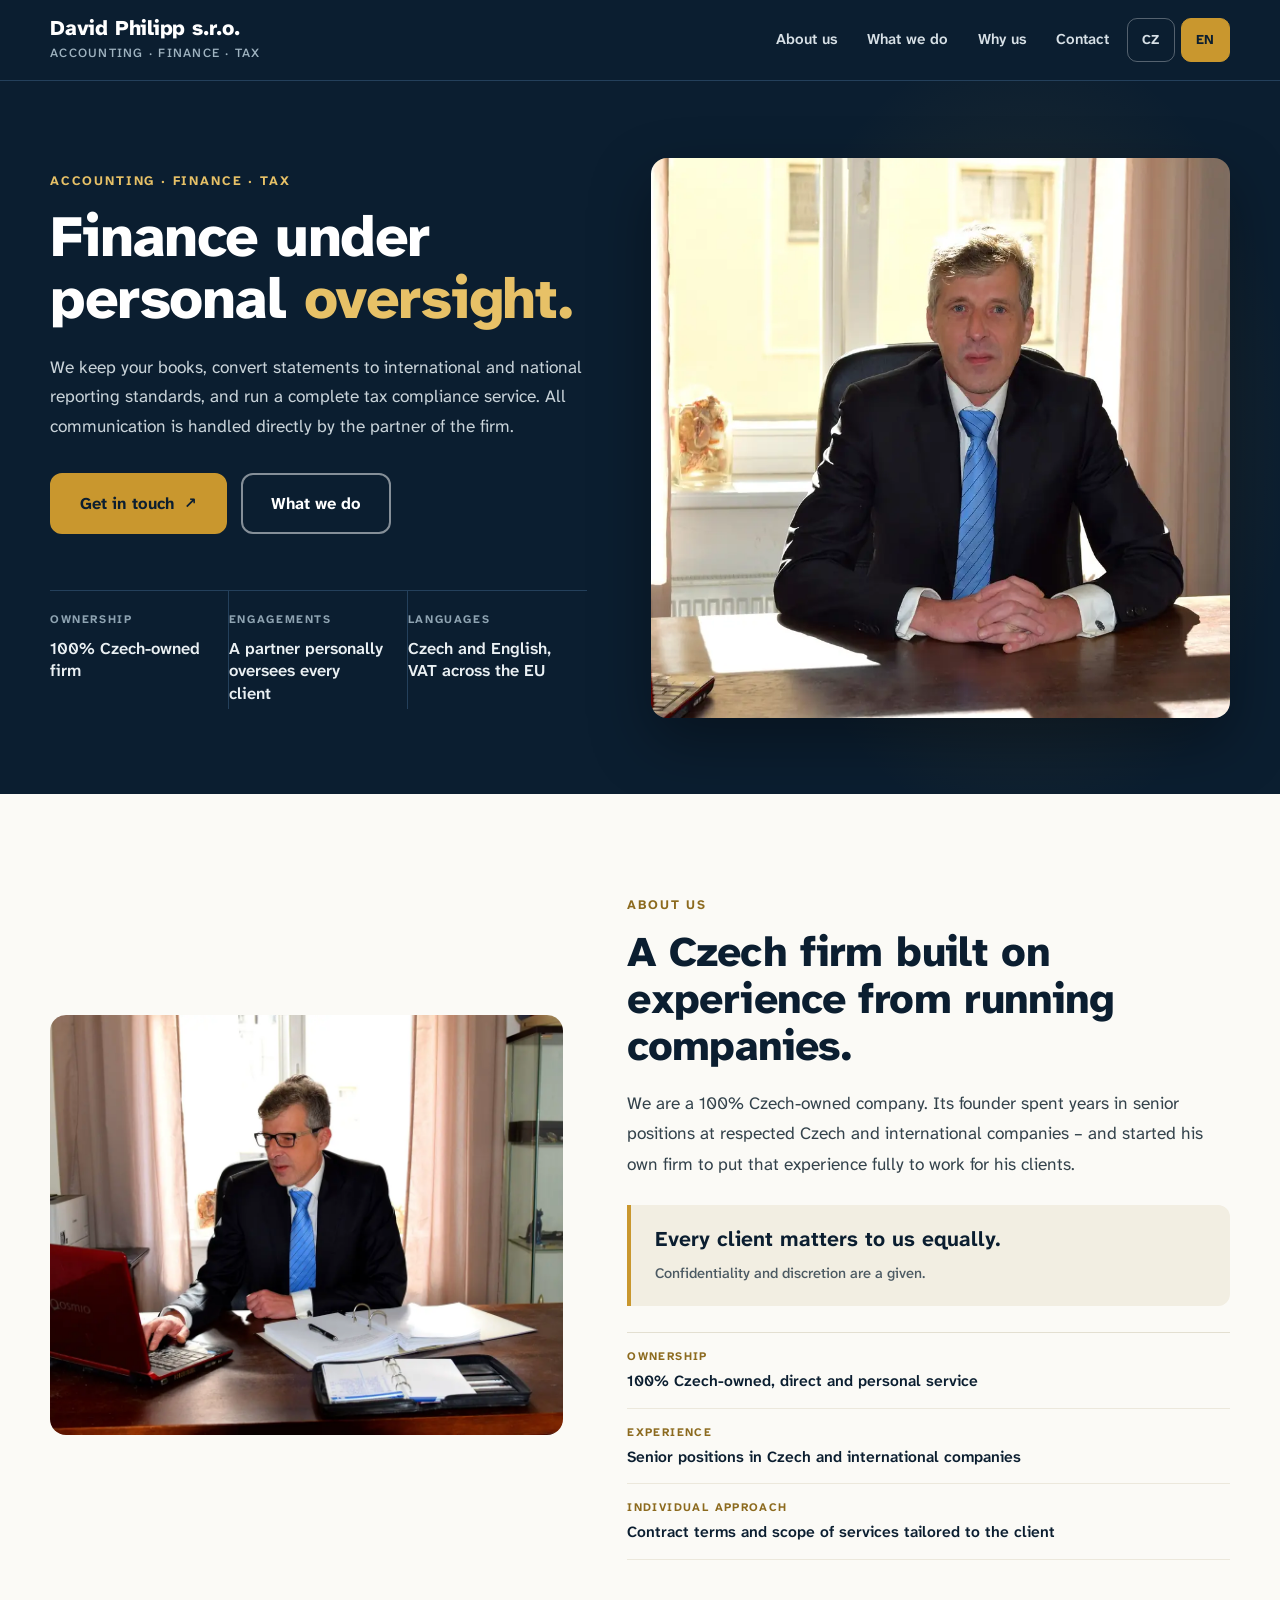
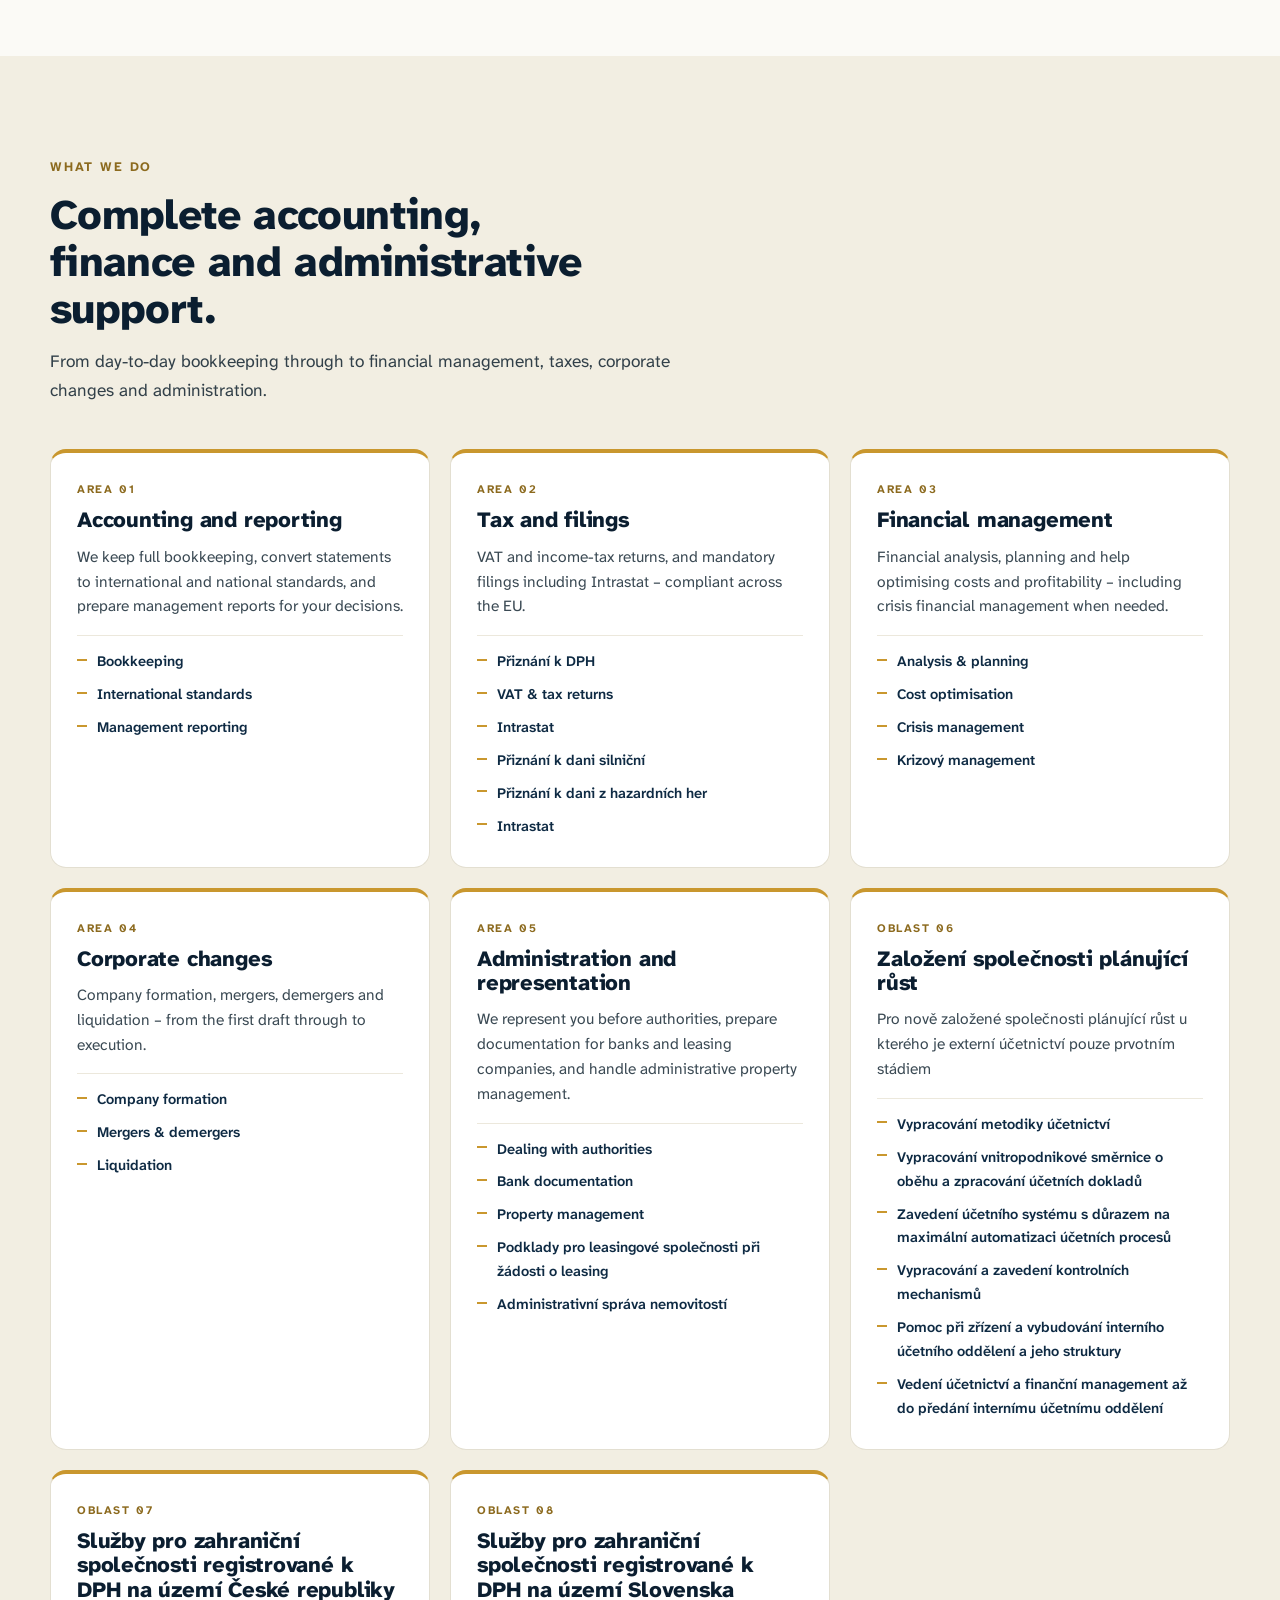
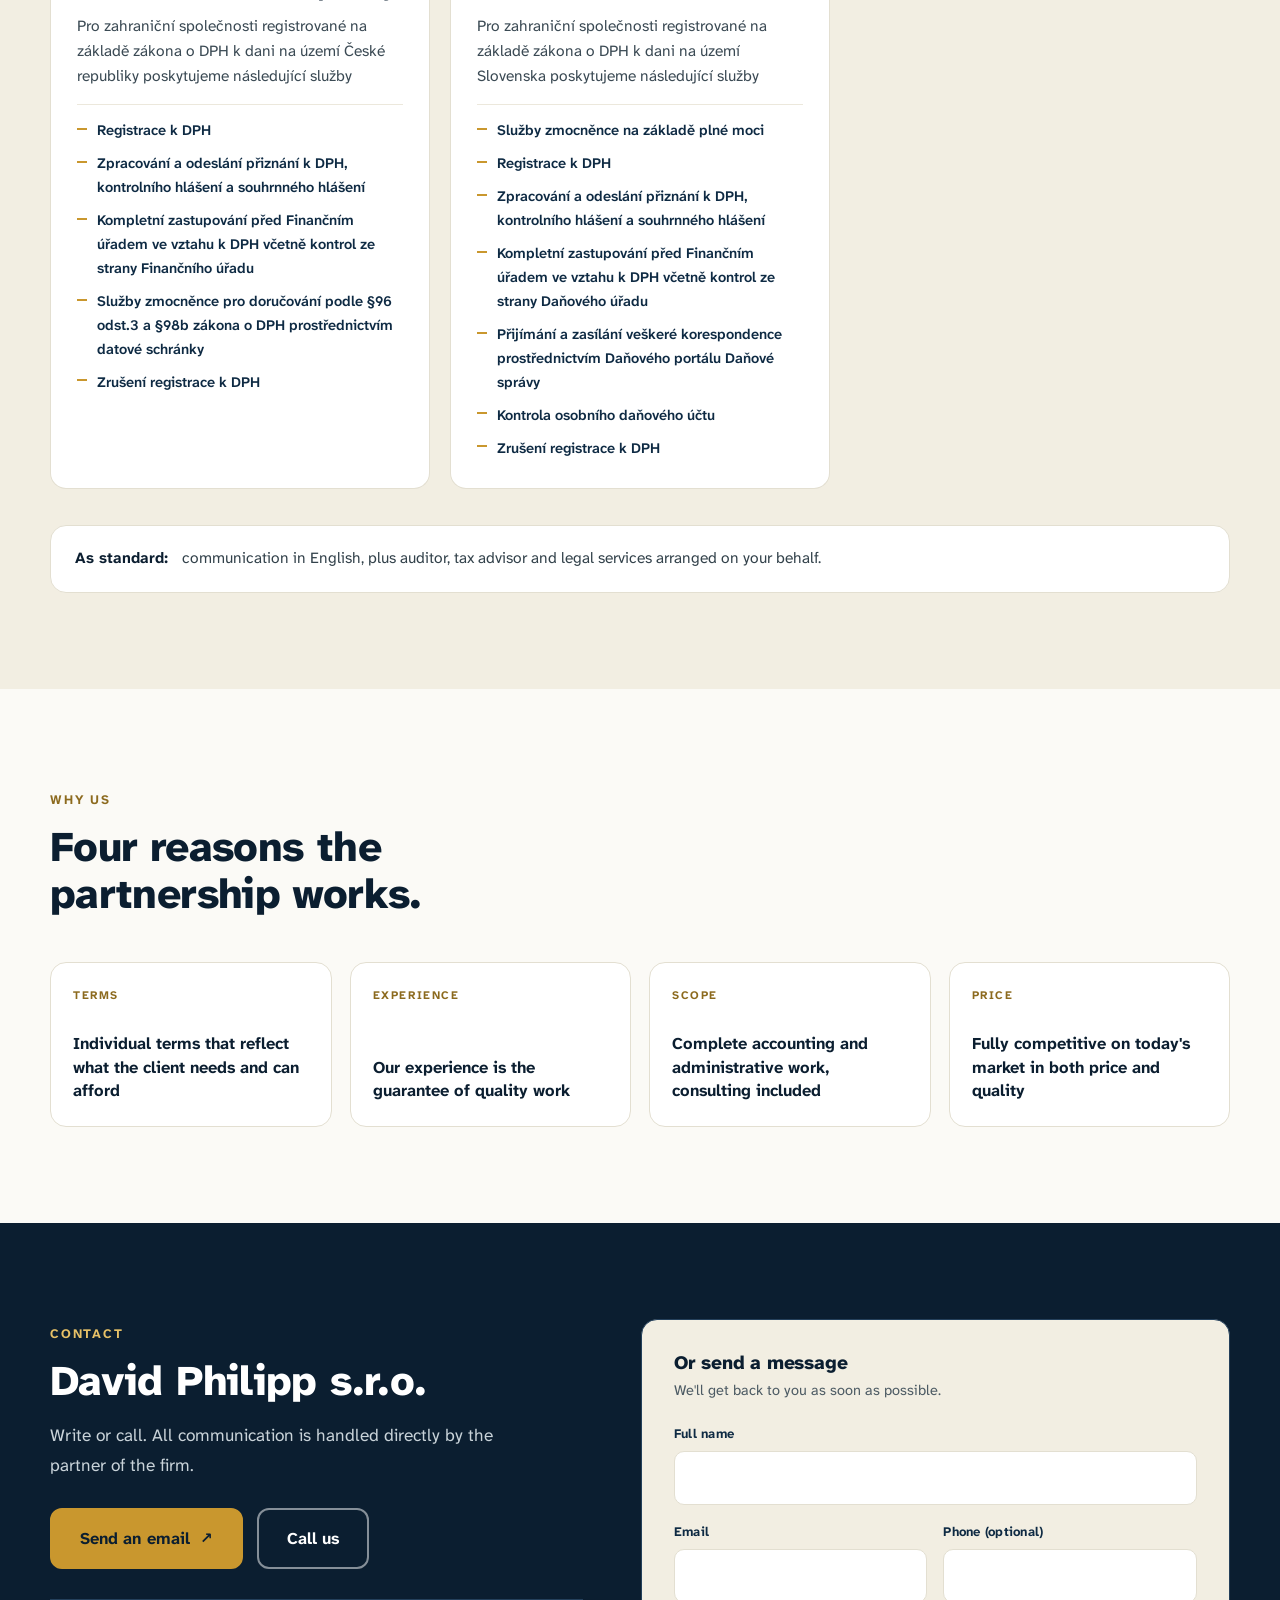
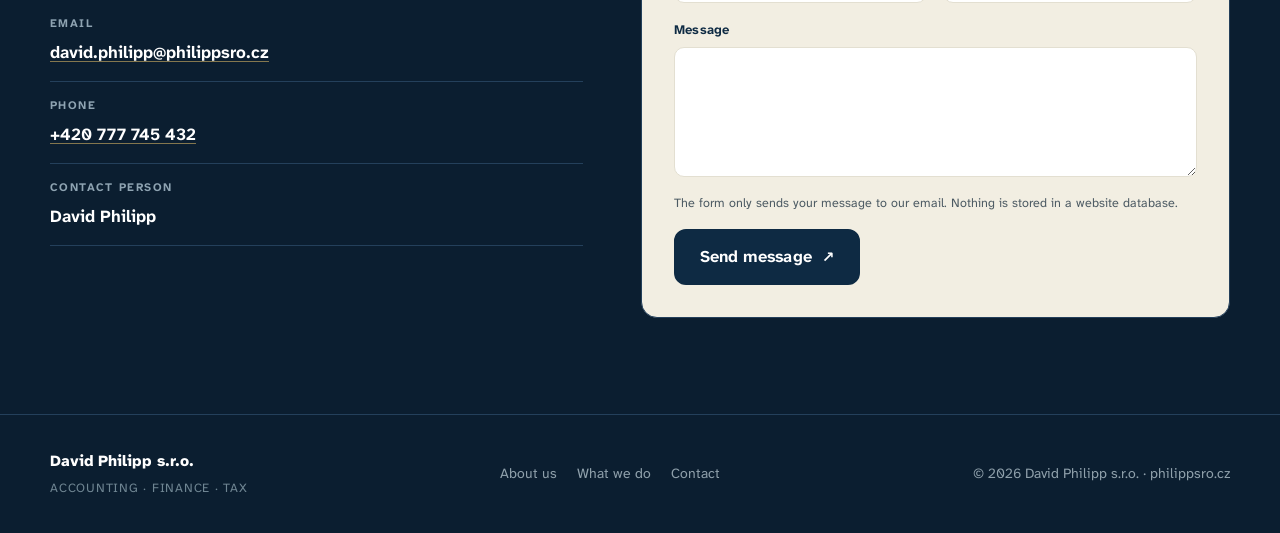
==== index.html @ 07fd7414 "Update and expand service descriptions" ====
<!doctype html>
<html lang="cs">
<head>
<meta charset="utf-8">
<meta name="viewport" content="width=device-width,initial-scale=1">
<meta name="color-scheme" content="light">
<meta name="theme-color" content="#0E2A43">
<title>David Philipp s.r.o. | Účetnictví, finance a daně</title>
<meta name="description" id="metaDesc" content="Vedení účetnictví, převody do mezinárodních a národních standardů a finanční řízení. Osobní dohled partnera nad každou zakázkou.">
<meta name="robots" content="index,follow,max-image-preview:large">
<link rel="canonical" href="https://philippsro.cz/">

<meta property="og:type" content="website">
<meta property="og:site_name" content="David Philipp s.r.o.">
<meta property="og:title" id="ogTitle" content="David Philipp s.r.o. | Účetnictví, finance a daně">
<meta property="og:description" id="ogDesc" content="Účetnictví, daně a finanční řízení s osobním dohledem partnera nad každou zakázkou.">
<meta property="og:url" content="https://philippsro.cz/">
<meta property="og:image" content="https://philippsro.cz/images/david-philipp-kancelar.webp">
<meta property="og:locale" content="cs_CZ">
<meta property="og:locale:alternate" content="en_GB">
<meta name="twitter:card" content="summary_large_image">

<link rel="icon" href="favicon.svg" type="image/svg+xml">
<link rel="stylesheet" href="assets/css/style.css">
<script type="application/ld+json" src="assets/ld.json"></script>
</head>
<body>
<a class="skip" href="#main" data-i18n="skip">Přejít na obsah</a>

<header class="topbar">
  <div class="wrap bar">
    <a class="brand" href="#top" aria-label="David Philipp s.r.o. – úvod">
      <span class="brand-name">David Philipp s.r.o.</span>
      <span class="brand-sub" data-i18n="brandSub">Účetnictví · finance · daně</span>
    </a>

    <div class="bar-right">
      <nav class="nav" id="nav" aria-label="Hlavní navigace" data-i18n-aria="navAria">
        <a href="#o-nas" data-i18n="navAbout">Kdo jsme</a>
        <a href="#sluzby" data-i18n="navServices">Co nabízíme</a>
        <a href="#proc" data-i18n="navWhy">Proč my</a>
        <a href="#kontakt" data-i18n="navContact">Kontakt</a>
      </nav>
      <div class="langs" role="group" aria-label="Jazyk / Language">
        <button class="lang" type="button" data-lang="cs" aria-pressed="true" data-i18n="langCs" aria-label="Přepnout na češtinu">CZ</button>
        <button class="lang" type="button" data-lang="en" aria-pressed="false" data-i18n="langEn" aria-label="Switch to English">EN</button>
      </div>
      <button class="burger" id="burger" type="button" aria-expanded="false" aria-controls="nav" aria-label="Menu" data-i18n-aria="menuAria">
        <span></span><span></span><span></span>
      </button>
    </div>
  </div>
</header>

<main id="main">
<section class="hero dark" id="top">
  <div class="wrap hero-grid">
    <div class="hero-copy">
      <p class="eyebrow" data-i18n="heroKicker">Účetnictví · finance · daně</p>
      <h1 data-i18n-html="heroTitle">Finance s osobním <em>dohledem.</em></h1>
      <p class="lede" data-i18n="heroLede">Vedeme účetnictví, převádíme výkazy do mezinárodních i národních standardů a zajišťujeme kompletní daňovou agendu. Veškerou komunikaci má na starosti přímo partner společnosti.</p>
      <div class="actions">
        <a class="btn btn-gold" href="#kontakt"><span data-i18n="ctaContact">Kontaktovat nás</span><span class="arw" aria-hidden="true">↗</span></a>
        <a class="btn btn-outline-light" href="#sluzby" data-i18n="ctaServices">Co nabízíme</a>
      </div>
      <dl class="ticker">
        <li><dt data-i18n="tick1t">Vlastnictví</dt><dd data-i18n="tick1d">100% česká společnost</dd></li>
        <li><dt data-i18n="tick2t">Vedení zakázky</dt><dd data-i18n="tick2d">Osobní dohled partnera nad každým klientem</dd></li>
        <li><dt data-i18n="tick3t">Jazyky</dt><dd data-i18n="tick3d">Česky a anglicky, DPH v celé EU</dd></li>
      </dl>
    </div>
    <figure class="hero-figure">
      <img src="images/david-philipp-kancelar.webp" width="1280" height="883" alt="David Philipp v kanceláři" data-i18n-alt="heroAlt" fetchpriority="high" decoding="async">
    </figure>
  </div>
</section>

<section class="sec" id="o-nas">
  <div class="wrap about-grid">
    <figure class="about-figure">
      <img src="images/david-philipp-prace.webp" width="1280" height="882" alt="David Philipp při práci s dokumentací" data-i18n-alt="aboutAlt" loading="lazy" decoding="async">
    </figure>
    <div class="about-copy">
      <p class="eyebrow" data-i18n="navAbout">Kdo jsme</p>
      <h2 data-i18n="aboutTitle">Česká společnost postavená na zkušenostech z vedení firem.</h2>
      <p class="body" data-i18n="aboutBody1">Jsme 100% česká společnost. Její zakladatel pracoval na vedoucích pozicích v prestižních domácích i mezinárodních firmách – a založil si vlastní, aby mohl tyto zkušenosti naplno využít pro své klienty.</p>
      <div class="pull">
        <p data-i18n="philQuote">Každý klient je pro nás stejně důležitý.</p>
        <span data-i18n="philP3">Zachování mlčenlivosti a diskrétnost je pro nás samozřejmostí.</span>
      </div>
      <dl class="facts">
        <li><dt data-i18n="fact1t">Vlastnictví</dt><dd data-i18n="fact1d">100% česká společnost, osobní a přímý přístup</dd></li>
        <li><dt data-i18n="fact2t">Zkušenosti</dt><dd data-i18n="fact2d">Z vedoucích pozic v domácích i mezinárodních firmách</dd></li>
        <li><dt data-i18n="fact3t">Individuální přístup</dt><dd data-i18n="fact3d">Smluvní podmínky i rozsah služeb šité na míru klientovi</dd></li>
      </dl>
    </div>
  </div>
</section>

<section class="sec tone" id="sluzby">
  <div class="wrap">
    <div class="head">
      <p class="eyebrow" data-i18n="navServices">Co nabízíme</p>
      <h2 data-i18n="svcTitle">Komplexní účetní, finanční a administrativní servis.</h2>
      <p class="lede" data-i18n="svcLede">Od každodenní účetní agendy po finanční řízení, daně, firemní změny a administrativu.</p>
    </div>

    <div class="cards">
      <article class="card">
        <span class="tag" data-i18n="g1tag">Oblast 01</span>
        <h3 data-i18n="g1">Účetnictví a výkaznictví</h3>
        <p data-i18n="g1sum">Vedeme kompletní účetnictví, převádíme výkazy do mezinárodních i národních standardů a připravujeme manažerské reporty pro vaše rozhodování.</p>
        <ul>
          <li data-i18n="g1b1">Vedení účetnictví</li>
          <li data-i18n="g1b2">Mezinárodní standardy</li>
          <li data-i18n="g1b3">Manažerské výkazy</li>
        </ul>
      </article>

      <article class="card">
        <span class="tag" data-i18n="g2tag">Oblast 02</span>
        <h3 data-i18n="g2">Daně a výkazy</h3>
        <p data-i18n="g2sum">Přiznání k daním a povinné výkazy v souladu s legislativou napříč EU.</p>
        <ul>
          <li data-i18n="g2b1">Přiznání k DPH</li>
          <li data-i18n="g2b2">Přiznání k dani z příjmů včetně povinných příloh a zveřejnění ve sbírce listin</li>
          <li data-i18n="g2b3">Přiznání k dani z nemovitých věcí</li>
          <li data-i18n="g2b4">Přiznání k dani silniční</li>
          <li data-i18n="g2b5">Přiznání k dani z hazardních her</li>
          <li data-i18n="g2b6">Intrastat</li>
        </ul>
      </article>

      <article class="card">
        <span class="tag" data-i18n="g3tag">Oblast 03</span>
        <h3 data-i18n="g3">Finanční řízení</h3>
        <p data-i18n="g3sum">Finanční analýzy, plánování a pomoc s optimalizací nákladů a ziskovosti – v případě potřeby i krizový finanční management.</p>
        <ul>
          <li data-i18n="g3b1">Analýzy a plánování</li>
          <li data-i18n="g3b2">Kompletní finanční management</li>
          <li data-i18n="g3b3">Optimalizace nákladů</li>
          <li data-i18n="g3b4">Krizový management</li>
        </ul>
      </article>

      <article class="card">
        <span class="tag" data-i18n="g4tag">Oblast 04</span>
        <h3 data-i18n="g4">Firemní změny</h3>
        <p data-i18n="g4sum">Založení, fúze, dělení i likvidace společností – od prvního návrhu až po realizaci.</p>
        <ul>
          <li data-i18n="g4b1">Založení firmy</li>
          <li data-i18n="g4b2">Fúze a dělení</li>
          <li data-i18n="g4b3">Likvidace</li>
        </ul>
      </article>

      <article class="card">
        <span class="tag" data-i18n="g5tag">Oblast 05</span>
        <h3 data-i18n="g5">Administrativa a zastupování</h3>
        <p data-i18n="g5sum">Zastupujeme vás před úřady, připravujeme podklady pro banky a leasingové společnosti a zajišťujeme administrativní správu nemovitostí.</p>
        <ul>
          <li data-i18n="g5b1">Jednání s úřady, přejímání úředních dokumentů a zasílání úředních dokumentů</li>
          <li data-i18n="g5b2">Podklady pro bankovní úvěry</li>
          <li data-i18n="g5b3">Výkazy pro banky dle požadavků bankovního ústavu</li>
          <li data-i18n="g5b4">Podklady pro leasingové společnosti při žádosti o leasing</li>
          <li data-i18n="g5b5">Administrativní správa nemovitostí</li>
        </ul>
      </article>

      <article class="card">
        <span class="tag" data-i18n="g6tag">Oblast 06</span>
        <h3 data-i18n="g6">Založení společnosti plánující růst</h3>
        <p data-i18n="g6sum">Pro nově založené společnosti plánující růst u kterého je externí účetnictví pouze prvotním stádiem</p>
        <ul>
          <li data-i18n="g6b1">Vypracování metodiky účetnictví</li>
          <li data-i18n="g6b2">Vypracování vnitropodnikové směrnice o oběhu a zpracování účetních dokladů</li>
          <li data-i18n="g6b3">Zavedení účetního systému s důrazem na maximální automatizaci účetních procesů</li>
          <li data-i18n="g6b4">Vypracování a zavedení kontrolních mechanismů</li>
          <li data-i18n="g6b5">Pomoc při zřízení a vybudování interního účetního oddělení a jeho struktury</li>
          <li data-i18n="g6b6">Vedení účetnictví a finanční management až do předání internímu účetnímu oddělení</li>
        </ul>
      </article>

      <article class="card">
        <span class="tag" data-i18n="g7tag">Oblast 07</span>
        <h3 data-i18n="g7">Služby pro zahraniční společnosti registrované k DPH na území České republiky</h3>
        <p data-i18n="g7sum">Pro zahraniční společnosti registrované na základě zákona o DPH k dani na území České republiky poskytujeme následující služby</p>
        <ul>
          <li data-i18n="g7b1">Registrace k DPH</li>
          <li data-i18n="g7b2">Zpracování a odeslání přiznání k DPH, kontrolního hlášení a souhrnného hlášení</li>
          <li data-i18n="g7b3">Kompletní zastupování před Finančním úřadem ve vztahu k DPH včetně kontrol ze strany Finančního úřadu</li>
          <li data-i18n="g7b4">Služby zmocněnce pro doručování podle §96 odst.3 a §98b zákona o DPH prostřednictvím datové schránky</li>
          <li data-i18n="g7b5">Zrušení registrace k DPH</li>
        </ul>
      </article>

      <article class="card">
        <span class="tag" data-i18n="g8tag">Oblast 08</span>
        <h3 data-i18n="g8">Služby pro zahraniční společnosti registrované k DPH na území Slovenska</h3>
        <p data-i18n="g8sum">Pro zahraniční společnosti registrované na základě zákona o DPH k dani na území Slovenska poskytujeme následující služby</p>
        <ul>
          <li data-i18n="g8b1">Služby zmocněnce na základě plné moci</li>
          <li data-i18n="g8b2">Registrace k DPH</li>
          <li data-i18n="g8b3">Zpracování a odeslání přiznání k DPH, kontrolního hlášení a souhrnného hlášení</li>
          <li data-i18n="g8b4">Kompletní zastupování před Finančním úřadem ve vztahu k DPH včetně kontrol ze strany Daňového úřadu</li>
          <li data-i18n="g8b5">Přijímání a zasílání veškeré korespondence prostřednictvím Daňového portálu Daňové správy</li>
          <li data-i18n="g8b6">Kontrola osobního daňového účtu</li>
          <li data-i18n="g8b7">Zrušení registrace k DPH</li>
        </ul>
      </article>
    </div>

    <p class="svc-note">
      <strong data-i18n="svcNoteLabel">Samozřejmostí:</strong>
      <span data-i18n="svcNote">komunikace v angličtině a zajištění služeb auditora, daňového poradce a právního servisu.</span>
    </p>
  </div>
</section>

<section class="sec" id="proc">
  <div class="wrap">
    <div class="head">
      <p class="eyebrow" data-i18n="navWhy">Proč my</p>
      <h2 data-i18n="whyTitle">Čtyři důvody, na kterých spolupráce stojí.</h2>
    </div>
    <div class="why-grid">
      <article class="why-card"><span class="tag" data-i18n="why1t">Podmínky</span><p data-i18n="why1d">Individuální podmínky, které zohlední potřeby i možnosti klienta</p></article>
      <article class="why-card"><span class="tag" data-i18n="why2t">Zkušenost</span><p data-i18n="why2d">Naše zkušenosti jsou zárukou kvalitní práce</p></article>
      <article class="why-card"><span class="tag" data-i18n="why3t">Rozsah</span><p data-i18n="why3d">Komplexní servis účetních a administrativních prací včetně konzultací</p></article>
      <article class="why-card"><span class="tag" data-i18n="why4t">Cena</span><p data-i18n="why4d">Cenou i kvalitou jsme plně konkurenceschopní na současném trhu</p></article>
    </div>
  </div>
</section>

<section class="sec dark contact" id="kontakt">
  <div class="wrap contact-grid">
    <div>
      <p class="eyebrow" data-i18n="navContact">Kontakt</p>
      <h2>David Philipp s.r.o.</h2>
      <p class="lede" data-i18n="contactLede">Napište nám nebo zavolejte. Veškerou komunikaci vede přímo partner společnosti.</p>
      <div class="actions">
        <a class="btn btn-gold" href="mailto:david.philipp@philippsro.cz"><span data-i18n="ctaEmail">Napsat e-mail</span><span class="arw" aria-hidden="true">↗</span></a>
        <a class="btn btn-outline-light" href="tel:+420777745432"><span data-i18n="ctaCall">Zavolat</span></a>
      </div>
      <dl class="cdata">
        <li><dt data-i18n="cE">E-mail</dt><dd><a href="mailto:david.philipp@philippsro.cz">david.philipp@philippsro.cz</a></dd></li>
        <li><dt data-i18n="cP">Telefon</dt><dd><a href="tel:+420777745432">+420 777 745 432</a></dd></li>
        <li><dt data-i18n="cN">Kontaktní osoba</dt><dd>David Philipp</dd></li>
      </dl>
    </div>

    <form class="form" id="contactForm" action="contact.php" method="post" accept-charset="UTF-8" novalidate>
      <h3 data-i18n="formTitle">Nebo napište zprávu</h3>
      <p data-i18n="formSub">Ozveme se vám zpět co nejdříve.</p>
      <div class="form-grid">
        <div class="field full">
          <label for="f-name" data-i18n="fName">Jméno a příjmení</label>
          <input id="f-name" name="name" autocomplete="name" maxlength="120" required>
        </div>
        <div class="field">
          <label for="f-email" data-i18n="fEmail">E-mail</label>
          <input id="f-email" name="email" type="email" autocomplete="email" maxlength="254" required>
        </div>
        <div class="field">
          <label for="f-phone" data-i18n="fPhone">Telefon (nepovinné)</label>
          <input id="f-phone" name="phone" type="tel" autocomplete="tel" maxlength="50">
        </div>
        <div class="field full">
          <label for="f-msg" data-i18n="fMsg">Zpráva</label>
          <textarea id="f-msg" name="message" minlength="5" maxlength="5000" required></textarea>
        </div>
        <div class="hp" aria-hidden="true">
          <label for="f-web">Webová stránka</label>
          <input id="f-web" name="website" tabindex="-1" autocomplete="off">
        </div>
        <p class="form-note" data-i18n="fNote">Údaje z formuláře se neukládají do databáze webu. Slouží pouze k vyřízení vaší zprávy.</p>
        <div class="form-foot">
          <button class="btn btn-navy btn-compact" type="submit" id="submitBtn">
            <span data-i18n="fSend">Odeslat zprávu</span><span class="arw" aria-hidden="true">↗</span>
          </button>
          <p class="status" id="status" role="status" aria-live="polite"></p>
        </div>
      </div>
    </form>
  </div>
</section>
</main>

<footer>
  <div class="wrap foot">
    <div>
      <strong>David Philipp s.r.o.</strong>
      <span class="foot-sub" data-i18n="brandSub">Účetnictví · finance · daně</span>
    </div>
    <nav class="foot-links" aria-label="Patička" data-i18n-aria="footAria">
      <a href="#o-nas" data-i18n="navAbout">Kdo jsme</a>
      <a href="#sluzby" data-i18n="navServices">Co nabízíme</a>
      <a href="#kontakt" data-i18n="navContact">Kontakt</a>
    </nav>
    <div>© <span id="year">2026</span> David Philipp s.r.o. · philippsro.cz</div>
  </div>
</footer>

<script src="assets/js/main.js" defer></script>
</body>
</html>
---- assets/css/style.css ----
/* David Philipp s.r.o. — onepage, self-hosted accessible font, navy + gold */

@font-face{
  font-family:"Atkinson Hyperlegible Next";
  font-style:normal;
  font-weight:200 800;
  font-display:swap;
  src:url("../fonts/AtkinsonHyperlegibleNext-latin-ext.woff2") format("woff2");
  unicode-range:U+0100-02BA,U+02BD-02C5,U+02C7-02CC,U+02CE-02D7,U+02DD-02FF,U+0304,U+0308,U+0329,U+1D00-1DBF,U+1E00-1E9F,U+1EF2-1EFF,U+2020,U+20A0-20AB,U+20AD-20C0,U+2113,U+2C60-2C7F,U+A720-A7FF;
}
@font-face{
  font-family:"Atkinson Hyperlegible Next";
  font-style:normal;
  font-weight:200 800;
  font-display:swap;
  src:url("../fonts/AtkinsonHyperlegibleNext-latin.woff2") format("woff2");
  unicode-range:U+0000-00FF,U+0131,U+0152-0153,U+02BB-02BC,U+02C6,U+02DA,U+02DC,U+0304,U+0308,U+0329,U+2000-206F,U+20AC,U+2122,U+2191,U+2193,U+2212,U+2215,U+FEFF,U+FFFD;
}

:root{
  --navy-900:#0B1E30;
  --navy-800:#0E2A43;
  --navy-700:#17405F;
  --navy-line:#24405B;
  --ink:#16232D;
  --muted:#4C5A63;
  --paper:#FBFAF6;
  --paper-2:#F2EEE2;
  --card:#FFFFFF;
  --rule:#E3DFD1;
  --rule-soft:#ECE8DC;
  --gold:#C9972E;
  --gold-deep:#8C6A1E;
  --gold-bright:#E7C167;
  --max:1180px;
  --pad:clamp(20px,4.5vw,44px);
  --r:16px;
  --rs:12px;
  --font:"Atkinson Hyperlegible Next",system-ui,-apple-system,"Segoe UI",Roboto,Arial,sans-serif;
}
*,*::before,*::after{box-sizing:border-box}
html{-webkit-text-size-adjust:100%;scroll-behavior:smooth}
body{
  margin:0;background:var(--paper);color:var(--ink);
  font-family:var(--font);font-size:17.5px;line-height:1.65;font-weight:400;
  -webkit-font-smoothing:antialiased;overflow-x:hidden;
}
h1,h2,h3{font-family:var(--font);font-weight:800;margin:0;letter-spacing:-.01em;line-height:1.12;color:var(--navy-900)}
p{margin:0}
a{color:inherit;text-decoration:none}
img{display:block;max-width:100%;height:auto}
button,input,textarea{font:inherit;color:inherit}
:focus-visible{outline:3px solid var(--gold-deep);outline-offset:3px;border-radius:4px}
.dark :focus-visible{outline-color:var(--gold-bright)}
section[id]{scroll-margin-top:96px}
@media (prefers-reduced-motion:reduce){
  html{scroll-behavior:auto}
  *,*::before,*::after{animation-duration:.001ms !important;transition-duration:.001ms !important}
}

.wrap{width:min(var(--max),100% - var(--pad)*2);margin-inline:auto}
.skip{position:absolute;left:-9999px;top:0;z-index:300;background:var(--navy-900);color:#fff;padding:14px 20px;font-weight:700;border-radius:0 0 10px 0}
.skip:focus{left:0}

.eyebrow{display:inline-flex;align-items:center;gap:8px;font-size:13px;font-weight:700;letter-spacing:.14em;text-transform:uppercase;color:var(--gold-deep);margin:0 0 14px}
.dark .eyebrow{color:var(--gold-bright)}
.lede{font-size:clamp(17px,1.35vw,19.5px);line-height:1.7;color:#324049}
.dark .lede{color:#C9D3D9}

/* ---------- header ---------- */
.topbar{position:sticky;top:0;z-index:100;background:var(--navy-900);border-bottom:1px solid var(--navy-line)}
.bar{display:flex;flex-wrap:nowrap;align-items:center;justify-content:space-between;gap:14px 24px;padding:14px 0}
.brand{display:flex;flex-direction:column;color:#fff;padding:2px 0;min-width:0;flex:1 1 auto;overflow:hidden}
.brand-name{font-weight:800;font-size:clamp(16px,2.3vw,21px);letter-spacing:-.01em;line-height:1.15;white-space:nowrap;overflow:hidden;text-overflow:ellipsis}
.brand-sub{font-size:12.5px;font-weight:500;letter-spacing:.1em;text-transform:uppercase;color:#9FB3C0;margin-top:3px;white-space:nowrap;overflow:hidden;text-overflow:ellipsis}
.bar-right{display:flex;align-items:center;gap:16px;flex-wrap:nowrap;flex:none}
.nav{display:flex;align-items:center;gap:26px;flex-wrap:wrap}
.nav a{font-size:15px;font-weight:600;color:#D7E0E6;padding:8px 2px;border-bottom:2px solid transparent}
.nav a:hover{color:#fff}
.nav a[aria-current="true"]{color:#fff;border-bottom-color:var(--gold)}
.langs{display:flex;gap:6px;flex:none}
.lang{font-size:13.5px;letter-spacing:.04em;font-weight:700;background:none;border:1.5px solid rgba(255,255,255,.3);border-radius:10px;color:#D7E0E6;padding:9px 14px;cursor:pointer;min-height:44px;min-width:44px}
.lang:hover{border-color:#fff;color:#fff}
.lang[aria-pressed="true"]{color:var(--navy-900);background:var(--gold);border-color:var(--gold)}
.burger{display:none;width:48px;height:48px;border:1.5px solid rgba(255,255,255,.3);background:none;border-radius:10px;cursor:pointer;position:relative;z-index:95;flex:none}
.burger span{position:absolute;left:12px;right:12px;height:2px;background:#fff;border-radius:2px}
.burger span:nth-child(1){top:16px}
.burger span:nth-child(2){top:23px}
.burger span:nth-child(3){top:30px}

/* ---------- hero ---------- */
.hero{background:var(--navy-900);color:#fff;padding:clamp(44px,6vw,84px) 0 clamp(44px,6vw,76px);position:relative;overflow:hidden}
.hero::before{content:"";position:absolute;right:-10%;top:-30%;width:60%;height:160%;background:radial-gradient(closest-side,rgba(201,151,46,.16),transparent 70%);pointer-events:none}
.hero-grid{position:relative;display:grid;grid-template-columns:1fr 1.08fr;gap:clamp(30px,5vw,64px);align-items:center}
h1{font-size:clamp(34px,5vw,58px);line-height:1.08;letter-spacing:-.02em;margin:0;color:#fff}
h1 em{font-style:normal;color:var(--gold-bright)}
.hero .lede{margin-top:22px;max-width:52ch}
.actions{display:flex;flex-wrap:wrap;gap:14px;margin-top:32px}
.btn{display:inline-flex;align-items:center;justify-content:center;gap:10px;min-height:56px;font-size:16.5px;font-weight:700;letter-spacing:.005em;padding:15px 28px;border-radius:var(--rs);border:2px solid transparent;cursor:pointer;text-align:center}
.btn-gold{background:var(--gold);color:var(--navy-900);border-color:var(--gold)}
.btn-gold:hover{background:var(--gold-bright);border-color:var(--gold-bright)}
.btn-outline-light{background:transparent;color:#fff;border-color:rgba(255,255,255,.5)}
.btn-outline-light:hover{border-color:#fff;background:rgba(255,255,255,.08)}
.btn-navy{background:var(--navy-800);color:#fff;border-color:var(--navy-800)}
.btn-navy:hover{background:var(--navy-700);border-color:var(--navy-700)}
.btn-compact{min-height:48px;padding:12px 24px}
.arw{font-size:15px}

.hero-figure{margin:0;position:relative;border-radius:var(--r);overflow:hidden;box-shadow:0 24px 60px rgba(0,0,0,.35)}
.hero-figure img{width:100%;height:clamp(360px,44vw,560px);object-fit:cover;object-position:center 22%}

.ticker{position:relative;list-style:none;margin:clamp(36px,4.5vw,56px) 0 0;padding:0;display:grid;grid-template-columns:repeat(3,1fr);border-top:1px solid var(--navy-line);gap:0}
.ticker li{padding:20px 22px 4px 0;border-right:1px solid var(--navy-line)}
.ticker li:last-child{border-right:0}
.ticker dt{font-size:11.5px;font-weight:700;letter-spacing:.14em;text-transform:uppercase;color:#8FA4B2;margin:0 0 8px}
.ticker dd{margin:0;font-size:clamp(14.5px,1.3vw,16.5px);font-weight:600;color:#EAF0F3;line-height:1.35}

/* ---------- sections ---------- */
.sec{padding:clamp(56px,7.5vw,104px) 0}
.sec.dark{background:var(--navy-900);color:#fff}
.sec.tone{background:var(--paper-2)}
h2{font-size:clamp(28px,3.6vw,42px);max-width:20ch;letter-spacing:-.015em}
.sec.dark h2{color:#fff}
.head{max-width:62ch;margin-bottom:clamp(30px,3.6vw,44px)}
.head .lede{margin-top:14px}

/* about */
.about-grid{display:grid;grid-template-columns:.92fr 1.08fr;gap:clamp(30px,5vw,64px);align-items:center}
.about-figure{margin:0;border-radius:var(--r);overflow:hidden}
.about-figure img{width:100%;height:clamp(320px,34vw,420px);object-fit:cover;object-position:center 20%}
.about-copy p.body{margin-top:18px;font-size:clamp(17px,1.35vw,18.5px);line-height:1.75;color:#33424B}
.pull{margin:26px 0 0;padding:20px 24px;border-left:4px solid var(--gold);background:var(--paper-2);border-radius:0 var(--rs) var(--rs) 0}
.pull p{font-weight:700;font-size:clamp(18px,1.7vw,21px);line-height:1.4;color:var(--navy-900)}
.pull span{display:block;margin-top:8px;font-size:14.5px;font-weight:500;color:var(--muted)}
.facts{list-style:none;margin:26px 0 0;padding:0;border-top:1px solid var(--rule)}
.facts li{padding:15px 0;border-bottom:1px solid var(--rule-soft)}
.facts dt{font-size:11.5px;font-weight:700;letter-spacing:.12em;text-transform:uppercase;color:var(--gold-deep);margin:0 0 4px}
.facts dd{margin:0;font-size:15.5px;font-weight:600;color:var(--navy-900);line-height:1.4}

/* service cards */
.cards{display:grid;grid-template-columns:repeat(3,1fr);gap:20px}
.card{background:var(--card);border:1px solid var(--rule);border-top:4px solid var(--gold);border-radius:var(--r);padding:28px 26px;display:flex;flex-direction:column}
.card .tag{font-size:11.5px;font-weight:700;letter-spacing:.14em;text-transform:uppercase;color:var(--gold-deep);margin:0 0 8px}
.card h3{font-size:clamp(19px,1.7vw,22px);letter-spacing:-.01em;margin-bottom:12px}
.card p{font-size:15.5px;line-height:1.6;color:#3B4A54}
.card ul{list-style:none;margin:16px 0 0;padding:14px 0 0;border-top:1px solid var(--rule-soft);display:flex;flex-direction:column;gap:9px}
.card ul li{font-size:14.5px;font-weight:600;color:var(--navy-800);padding-left:20px;position:relative}
.card ul li::before{content:"";position:absolute;left:0;top:.6em;width:10px;height:2px;background:var(--gold)}
.svc-note{margin-top:clamp(26px,3vw,36px);padding:20px 24px;background:var(--card);border:1px solid var(--rule);border-radius:var(--r);font-size:15.5px;color:#33424B;display:flex;flex-wrap:wrap;gap:8px 14px;align-items:baseline}
.svc-note strong{color:var(--navy-900)}

/* why */
.why-grid{display:grid;grid-template-columns:repeat(4,1fr);gap:18px}
.why-card{background:var(--card);border:1px solid var(--rule);border-radius:var(--r);padding:24px 22px;min-height:150px;display:flex;flex-direction:column;justify-content:space-between}
.why-card .tag{font-size:11.5px;font-weight:700;letter-spacing:.14em;text-transform:uppercase;color:var(--gold-deep)}
.why-card p{font-weight:700;font-size:16.5px;line-height:1.4;color:var(--navy-900);margin-top:26px}

/* contact */
.contact-grid{display:grid;grid-template-columns:.95fr 1.05fr;gap:clamp(32px,4.5vw,68px);align-items:start}
.contact .lede{margin-top:16px;max-width:44ch}
.cdata{list-style:none;margin:30px 0 0;padding:0;border-top:1px solid var(--navy-line)}
.cdata li{padding:15px 0;border-bottom:1px solid var(--navy-line)}
.cdata dt{font-size:11.5px;font-weight:700;letter-spacing:.12em;text-transform:uppercase;color:#8FA4B2;margin:0 0 4px}
.cdata dd{margin:0;font-size:17px;font-weight:700;color:#fff}
.cdata a{text-decoration:underline;text-decoration-color:rgba(231,193,103,.55);text-underline-offset:3px}
.cdata a:hover{color:var(--gold-bright)}
.contact .actions{margin-top:28px}

.form{background:var(--paper-2);color:var(--ink);border-radius:var(--r);padding:clamp(22px,2.8vw,32px);border:1px solid var(--navy-line)}
.form h3{font-size:19px;margin-bottom:6px;color:var(--navy-900)}
.form>p{font-size:14.5px;color:var(--muted);margin-bottom:20px}
.form-grid{display:grid;grid-template-columns:1fr 1fr;gap:16px}
.field{display:grid;gap:7px}
.field.full{grid-column:1/-1}
.field label{font-size:13px;font-weight:700;letter-spacing:.02em;color:var(--navy-800)}
.field input,.field textarea{width:100%;background:#fff;border:1.5px solid var(--rule);border-radius:10px;padding:13px 14px;font-size:15.5px;font-family:var(--font)}
.field textarea{min-height:130px;resize:vertical;line-height:1.55}
.field input:focus,.field textarea:focus{outline:0;border-color:var(--gold-deep);box-shadow:0 0 0 3px rgba(140,106,30,.18)}
.hp{position:absolute;left:-9999px;width:1px;height:1px;overflow:hidden}
.form-note{grid-column:1/-1;font-size:12.5px;line-height:1.6;color:var(--muted);margin:0}
.form-foot{grid-column:1/-1;display:flex;flex-wrap:wrap;align-items:center;gap:16px}
.status{margin:0;font-size:14.5px;font-weight:600;color:var(--muted);min-height:20px}
.status.ok{color:#1E6B4C}
.status.err{color:#9B2C2C}
button[disabled]{opacity:.55;cursor:default}

/* footer */
footer{background:var(--navy-900);color:#8FA0AB;padding:34px 0;font-size:14px;border-top:1px solid var(--navy-line)}
.foot{display:flex;flex-wrap:wrap;justify-content:space-between;gap:20px;align-items:center}
footer strong{color:#fff;font-weight:800;display:block;font-size:15.5px}
.foot-sub{font-size:12.5px;letter-spacing:.06em;text-transform:uppercase;margin-top:4px;display:block;color:#6F8592}
.foot-links{display:flex;gap:20px;flex-wrap:wrap}
.foot-links a:hover{color:#fff}

/* ---------- responsive ---------- */
@media(max-width:980px){
  .hero-grid,.about-grid,.contact-grid{grid-template-columns:1fr}
  .hero-figure{order:-1}
  .why-grid{grid-template-columns:1fr 1fr}
  .cards{grid-template-columns:1fr 1fr}
  .ticker{grid-template-columns:1fr}
  .ticker li{border-right:0;border-top:1px solid var(--navy-line);padding:16px 0 0}
  .ticker li:first-child{border-top:0}
}
@media(max-width:760px){
  .nav{position:fixed;top:0;left:0;right:0;bottom:0;flex-direction:column;align-items:stretch;gap:0;background:var(--navy-900);padding:calc(env(safe-area-inset-top,0px) + 96px) var(--pad) 28px;display:none;overflow-y:auto;z-index:90}
  .nav.open{display:flex}
  .nav a{width:100%;padding:17px 2px;border-bottom:1px solid var(--navy-line);font-size:19px}
  .burger{display:block}
  .why-grid{grid-template-columns:1fr}
  .cards{grid-template-columns:1fr}
  .form-grid{grid-template-columns:1fr}
  .foot{flex-direction:column;align-items:flex-start}
}
@media(max-width:420px){ h1{font-size:30px} }
@media print{
  .topbar,.form,.burger{display:none}
  body,.sec.dark,.hero{background:#fff;color:#000}
}
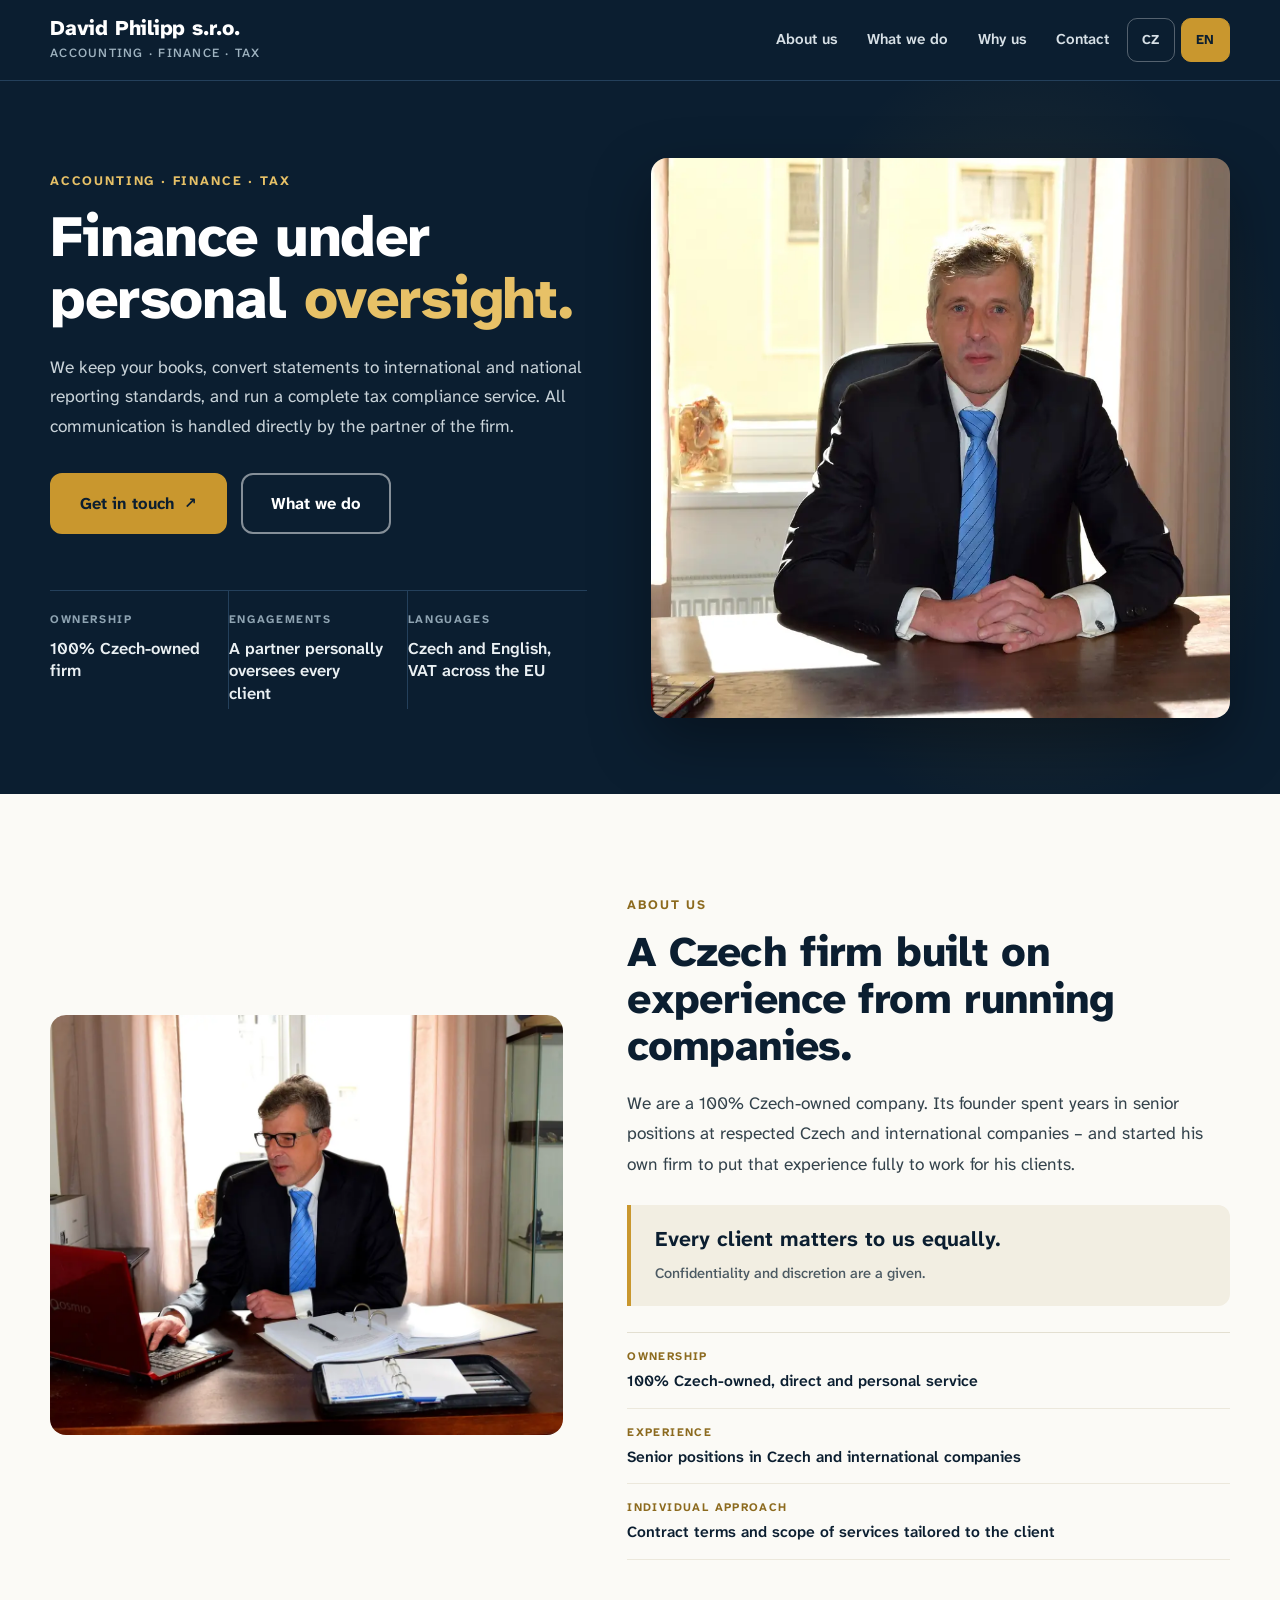
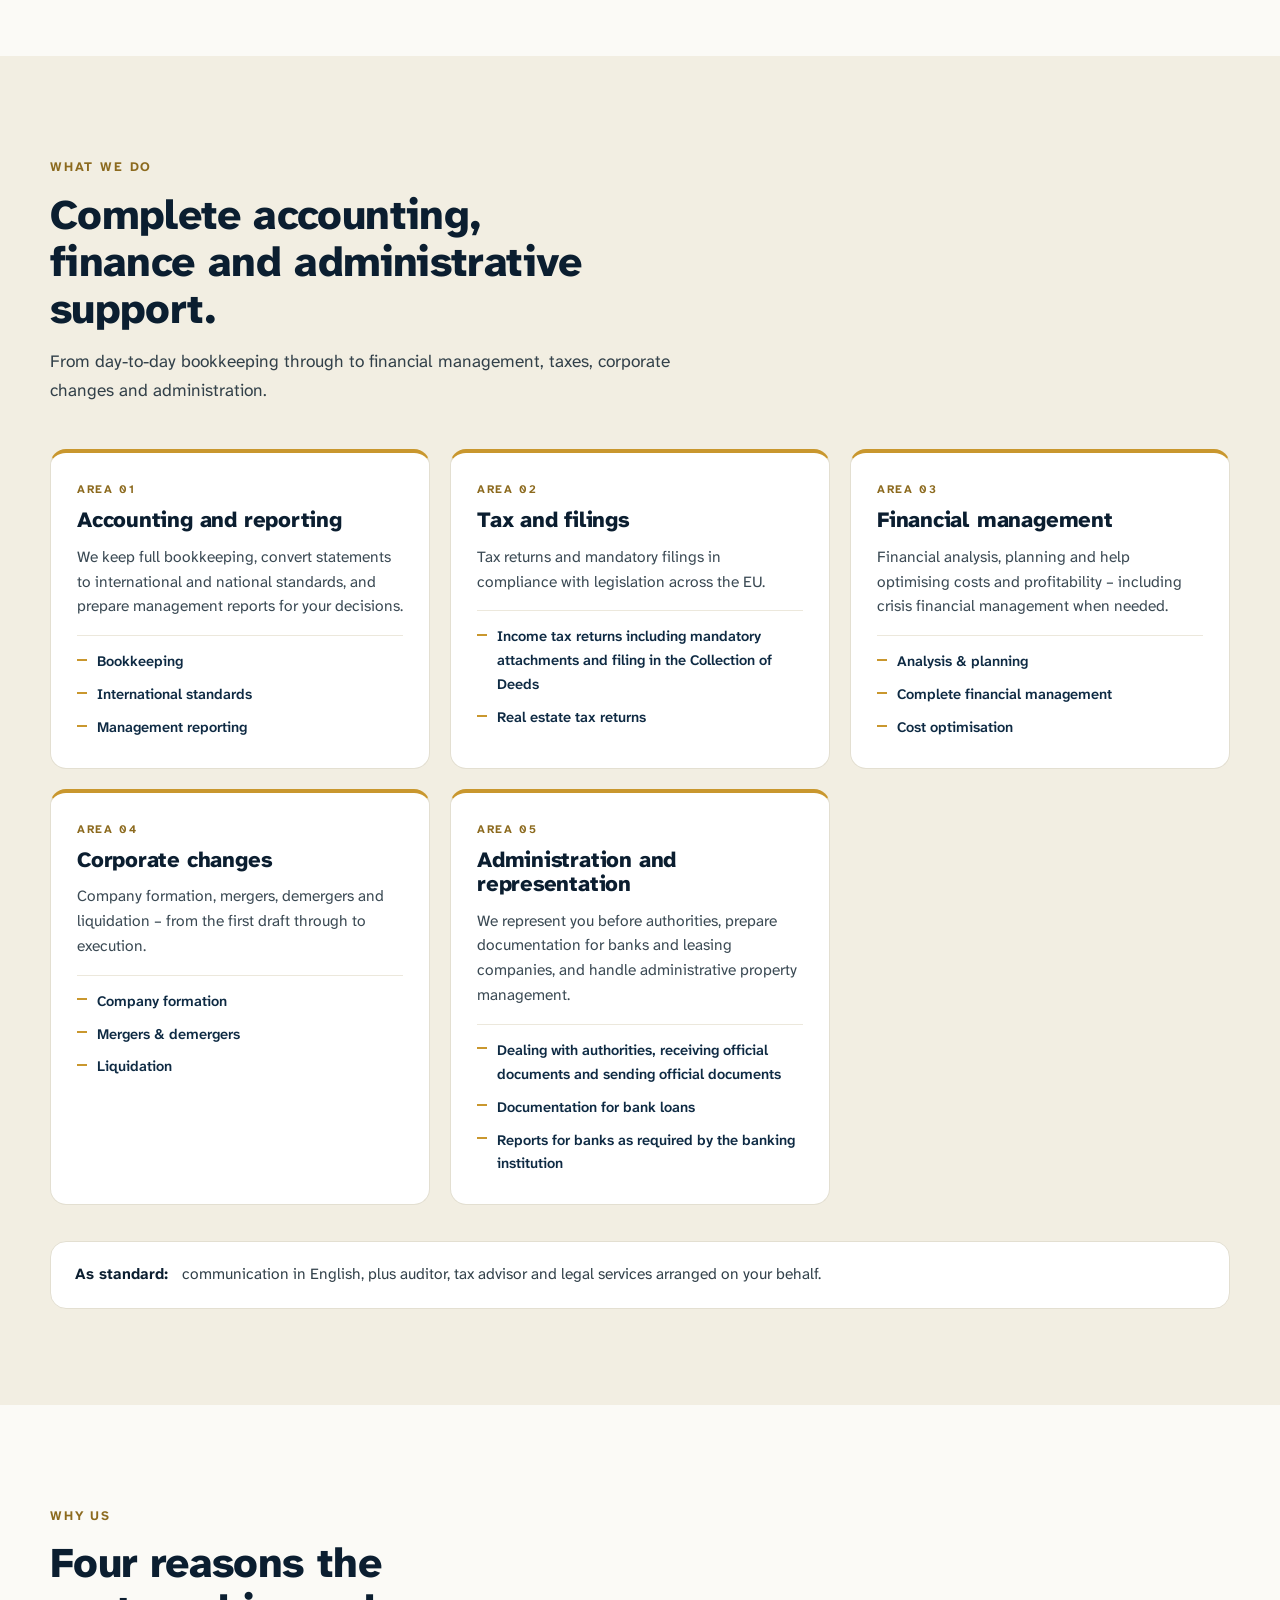
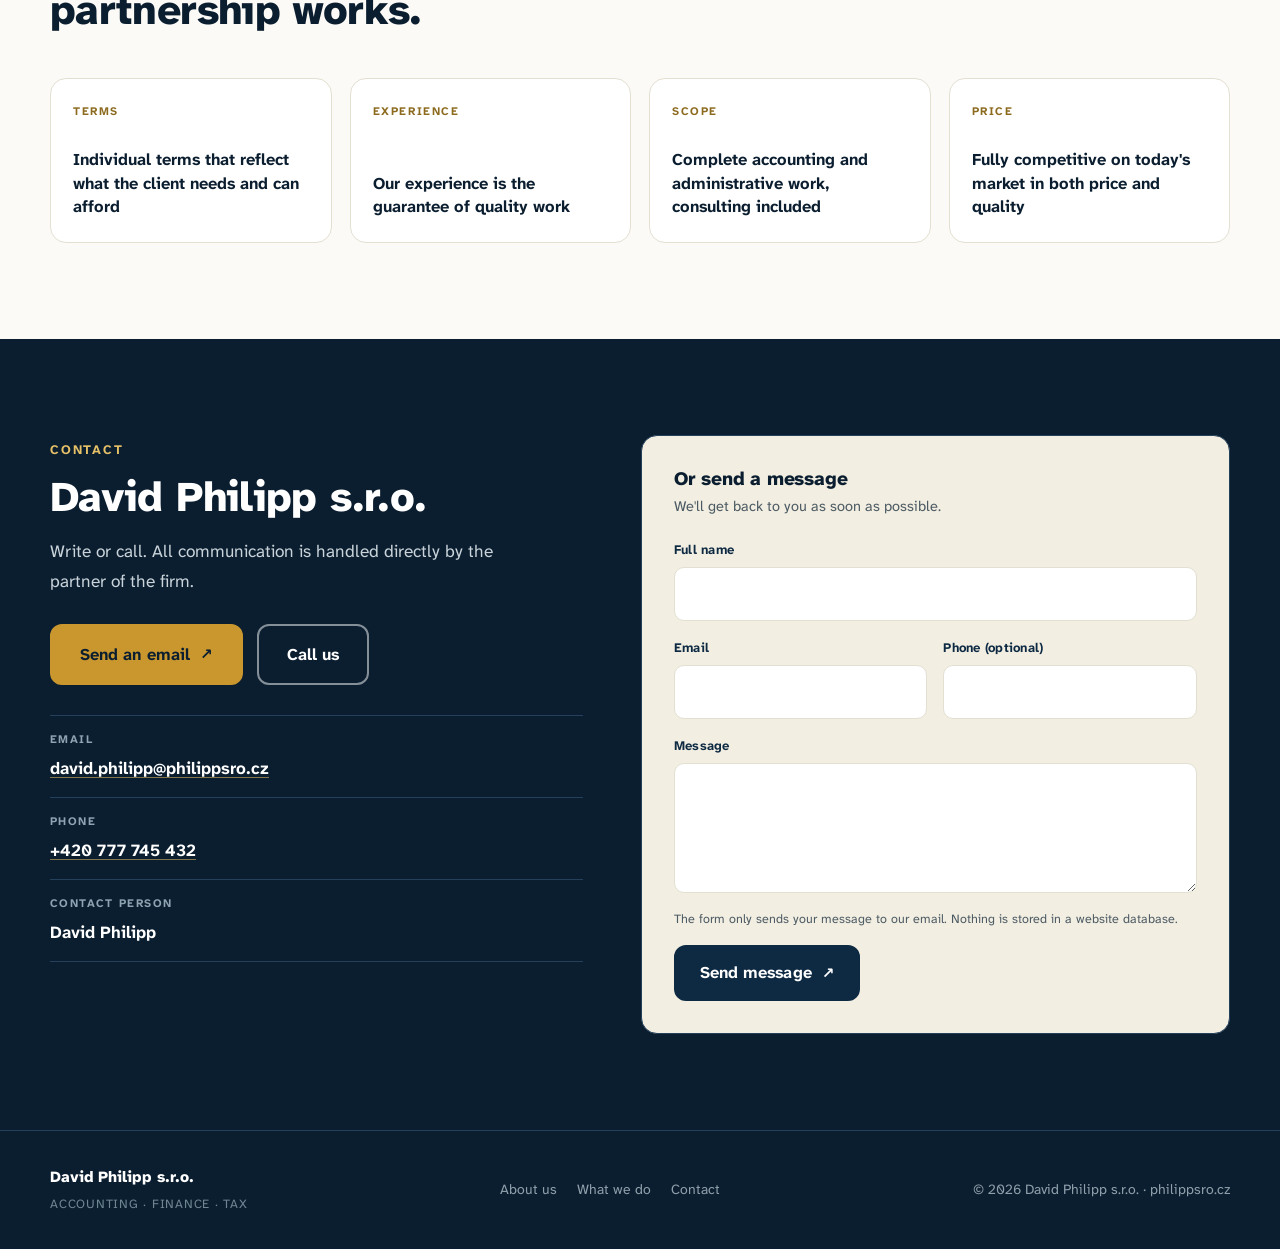
==== commit 528f8fb3: "Revert service content changes" ====
--- a/index.html
+++ b/index.html
@@ -120,14 +120,10 @@
       <article class="card">
         <span class="tag" data-i18n="g2tag">Oblast 02</span>
         <h3 data-i18n="g2">Daně a výkazy</h3>
-        <p data-i18n="g2sum">Přiznání k daním a povinné výkazy v souladu s legislativou napříč EU.</p>
-        <ul>
-          <li data-i18n="g2b1">Přiznání k DPH</li>
-          <li data-i18n="g2b2">Přiznání k dani z příjmů včetně povinných příloh a zveřejnění ve sbírce listin</li>
-          <li data-i18n="g2b3">Přiznání k dani z nemovitých věcí</li>
-          <li data-i18n="g2b4">Přiznání k dani silniční</li>
-          <li data-i18n="g2b5">Přiznání k dani z hazardních her</li>
-          <li data-i18n="g2b6">Intrastat</li>
+        <p data-i18n="g2sum">Přiznání k DPH i dani z příjmu a povinné výkazy včetně Intrastatu, v souladu s legislativou napříč EU.</p>
+        <ul>
+          <li data-i18n="g2b2">DPH a daňová přiznání</li>
+          <li data-i18n="g2b3">Intrastat</li>
         </ul>
       </article>
 
@@ -137,9 +133,8 @@
         <p data-i18n="g3sum">Finanční analýzy, plánování a pomoc s optimalizací nákladů a ziskovosti – v případě potřeby i krizový finanční management.</p>
         <ul>
           <li data-i18n="g3b1">Analýzy a plánování</li>
-          <li data-i18n="g3b2">Kompletní finanční management</li>
-          <li data-i18n="g3b3">Optimalizace nákladů</li>
-          <li data-i18n="g3b4">Krizový management</li>
+          <li data-i18n="g3b2">Optimalizace nákladů</li>
+          <li data-i18n="g3b3">Krizový management</li>
         </ul>
       </article>
 
@@ -159,53 +154,9 @@
         <h3 data-i18n="g5">Administrativa a zastupování</h3>
         <p data-i18n="g5sum">Zastupujeme vás před úřady, připravujeme podklady pro banky a leasingové společnosti a zajišťujeme administrativní správu nemovitostí.</p>
         <ul>
-          <li data-i18n="g5b1">Jednání s úřady, přejímání úředních dokumentů a zasílání úředních dokumentů</li>
-          <li data-i18n="g5b2">Podklady pro bankovní úvěry</li>
-          <li data-i18n="g5b3">Výkazy pro banky dle požadavků bankovního ústavu</li>
-          <li data-i18n="g5b4">Podklady pro leasingové společnosti při žádosti o leasing</li>
-          <li data-i18n="g5b5">Administrativní správa nemovitostí</li>
-        </ul>
-      </article>
-
-      <article class="card">
-        <span class="tag" data-i18n="g6tag">Oblast 06</span>
-        <h3 data-i18n="g6">Založení společnosti plánující růst</h3>
-        <p data-i18n="g6sum">Pro nově založené společnosti plánující růst u kterého je externí účetnictví pouze prvotním stádiem</p>
-        <ul>
-          <li data-i18n="g6b1">Vypracování metodiky účetnictví</li>
-          <li data-i18n="g6b2">Vypracování vnitropodnikové směrnice o oběhu a zpracování účetních dokladů</li>
-          <li data-i18n="g6b3">Zavedení účetního systému s důrazem na maximální automatizaci účetních procesů</li>
-          <li data-i18n="g6b4">Vypracování a zavedení kontrolních mechanismů</li>
-          <li data-i18n="g6b5">Pomoc při zřízení a vybudování interního účetního oddělení a jeho struktury</li>
-          <li data-i18n="g6b6">Vedení účetnictví a finanční management až do předání internímu účetnímu oddělení</li>
-        </ul>
-      </article>
-
-      <article class="card">
-        <span class="tag" data-i18n="g7tag">Oblast 07</span>
-        <h3 data-i18n="g7">Služby pro zahraniční společnosti registrované k DPH na území České republiky</h3>
-        <p data-i18n="g7sum">Pro zahraniční společnosti registrované na základě zákona o DPH k dani na území České republiky poskytujeme následující služby</p>
-        <ul>
-          <li data-i18n="g7b1">Registrace k DPH</li>
-          <li data-i18n="g7b2">Zpracování a odeslání přiznání k DPH, kontrolního hlášení a souhrnného hlášení</li>
-          <li data-i18n="g7b3">Kompletní zastupování před Finančním úřadem ve vztahu k DPH včetně kontrol ze strany Finančního úřadu</li>
-          <li data-i18n="g7b4">Služby zmocněnce pro doručování podle §96 odst.3 a §98b zákona o DPH prostřednictvím datové schránky</li>
-          <li data-i18n="g7b5">Zrušení registrace k DPH</li>
-        </ul>
-      </article>
-
-      <article class="card">
-        <span class="tag" data-i18n="g8tag">Oblast 08</span>
-        <h3 data-i18n="g8">Služby pro zahraniční společnosti registrované k DPH na území Slovenska</h3>
-        <p data-i18n="g8sum">Pro zahraniční společnosti registrované na základě zákona o DPH k dani na území Slovenska poskytujeme následující služby</p>
-        <ul>
-          <li data-i18n="g8b1">Služby zmocněnce na základě plné moci</li>
-          <li data-i18n="g8b2">Registrace k DPH</li>
-          <li data-i18n="g8b3">Zpracování a odeslání přiznání k DPH, kontrolního hlášení a souhrnného hlášení</li>
-          <li data-i18n="g8b4">Kompletní zastupování před Finančním úřadem ve vztahu k DPH včetně kontrol ze strany Daňového úřadu</li>
-          <li data-i18n="g8b5">Přijímání a zasílání veškeré korespondence prostřednictvím Daňového portálu Daňové správy</li>
-          <li data-i18n="g8b6">Kontrola osobního daňového účtu</li>
-          <li data-i18n="g8b7">Zrušení registrace k DPH</li>
+          <li data-i18n="g5b1">Jednání s úřady</li>
+          <li data-i18n="g5b2">Podklady pro banky</li>
+          <li data-i18n="g5b3">Správa nemovitostí</li>
         </ul>
       </article>
     </div>
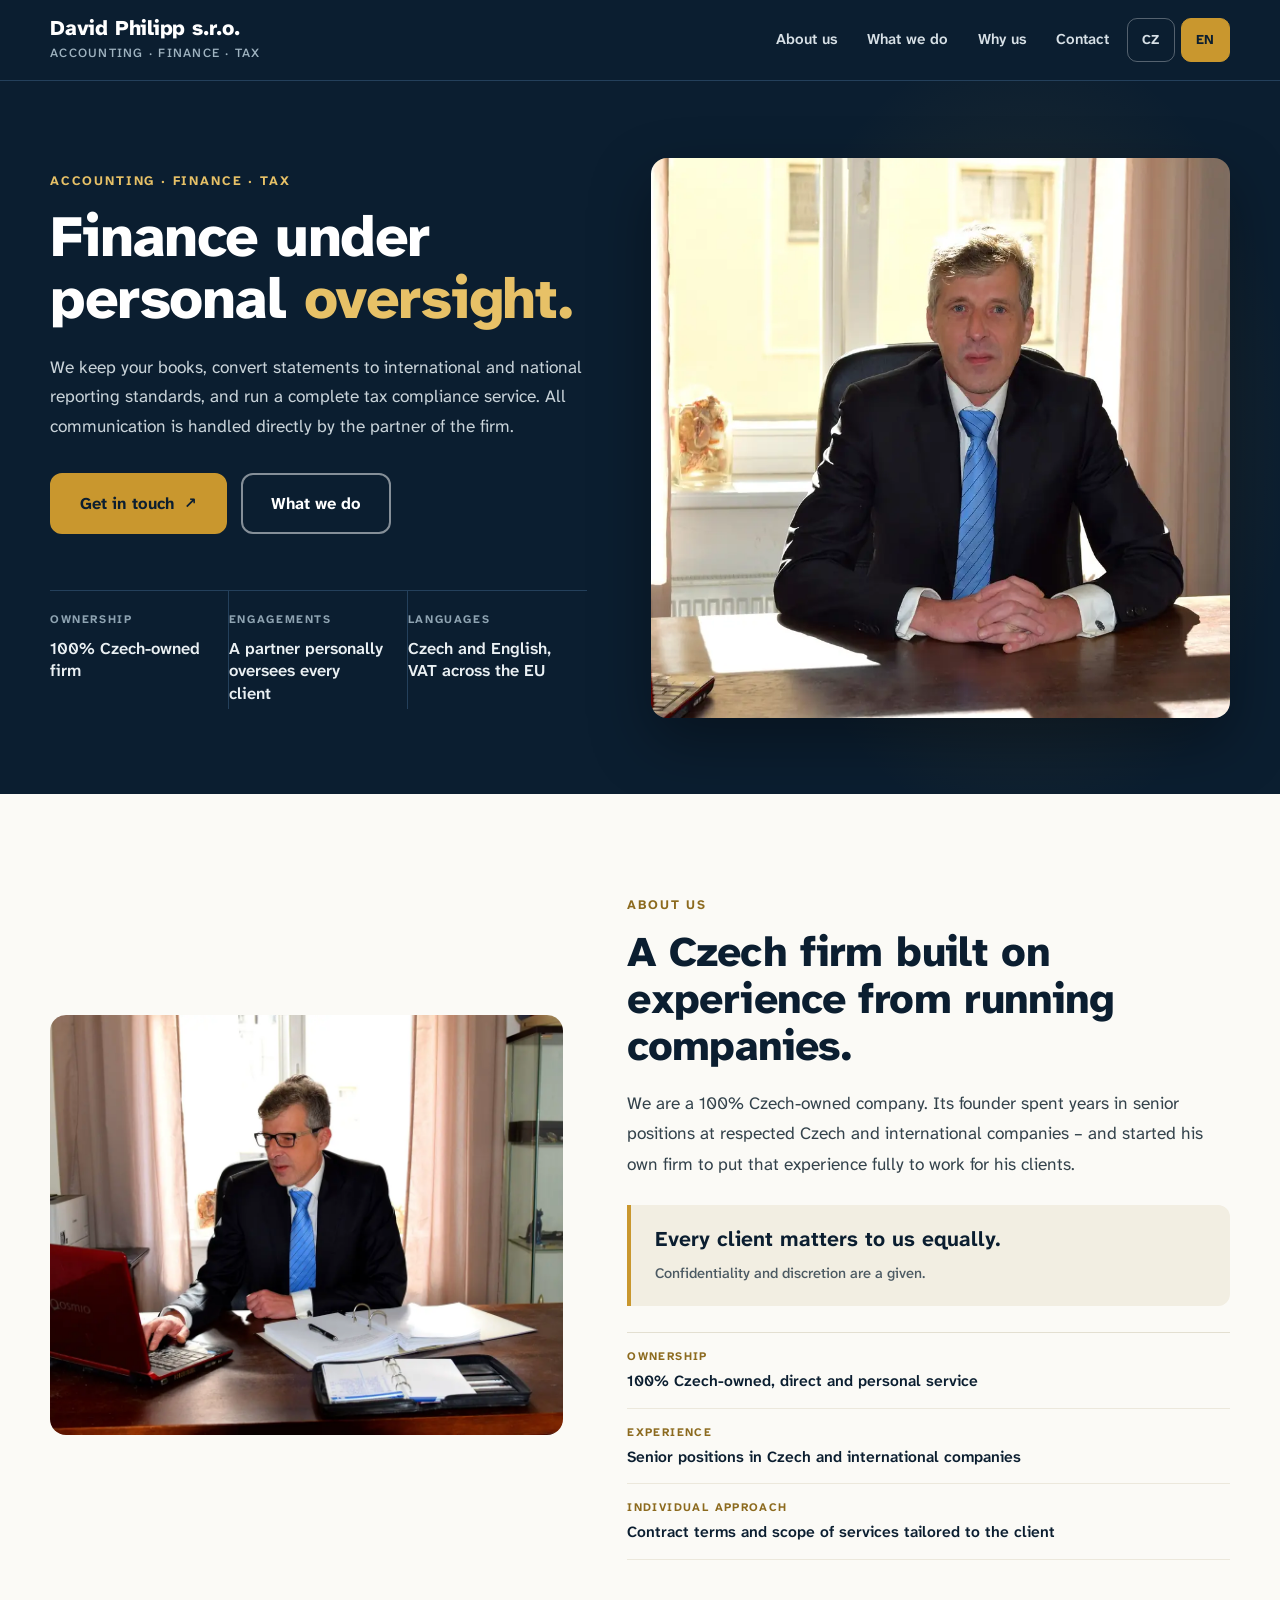
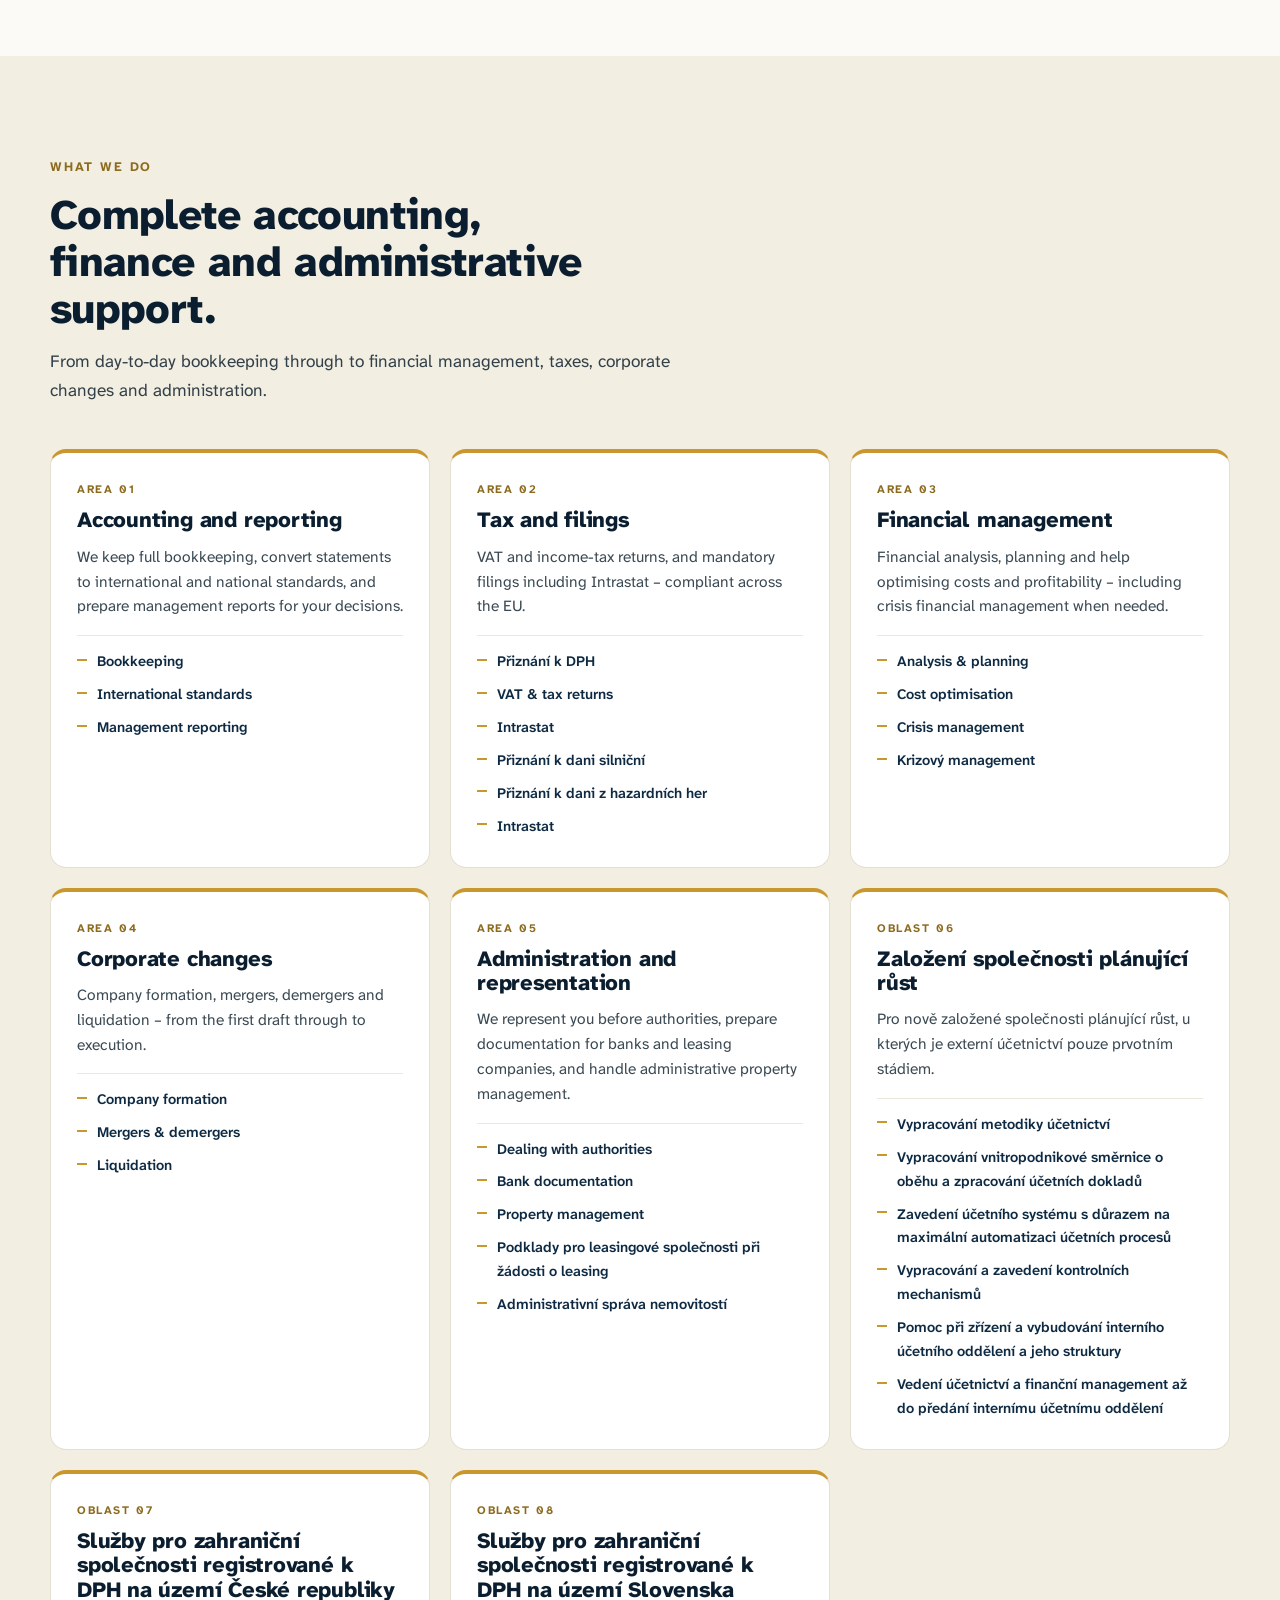
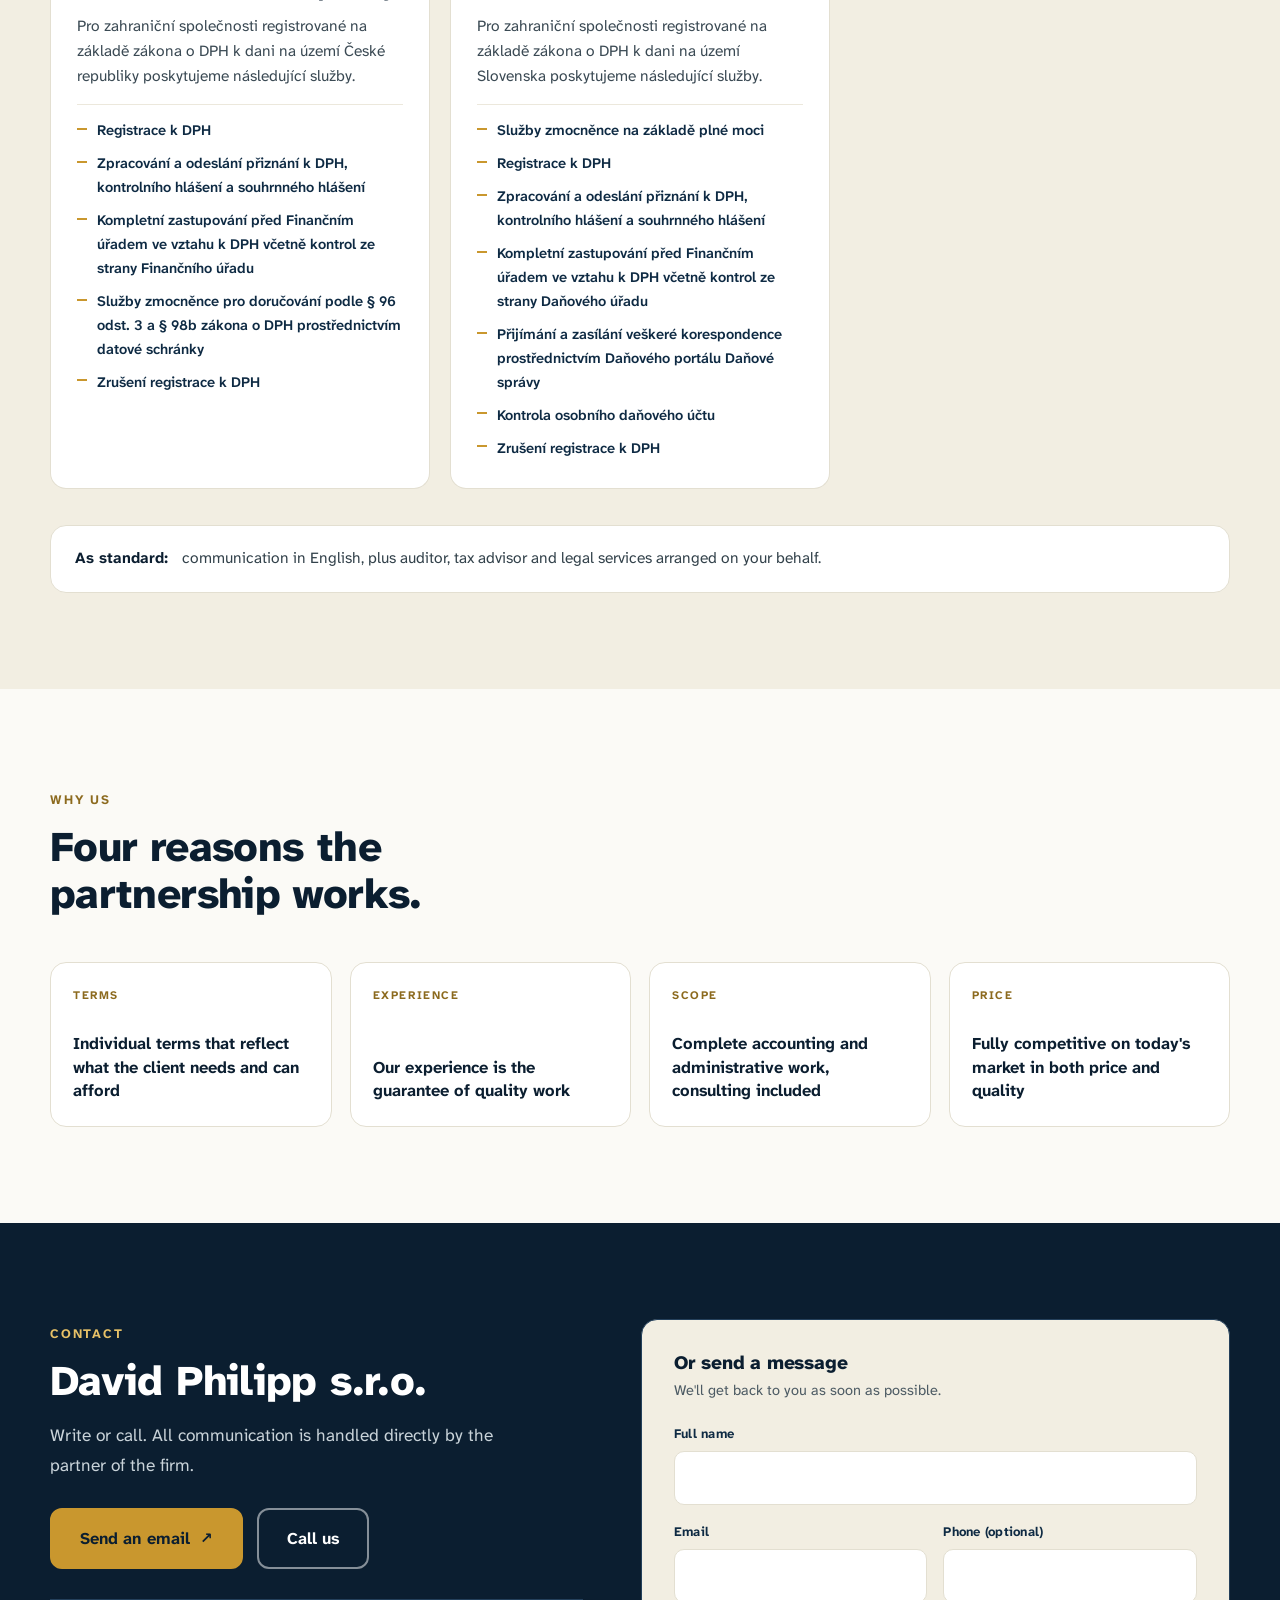
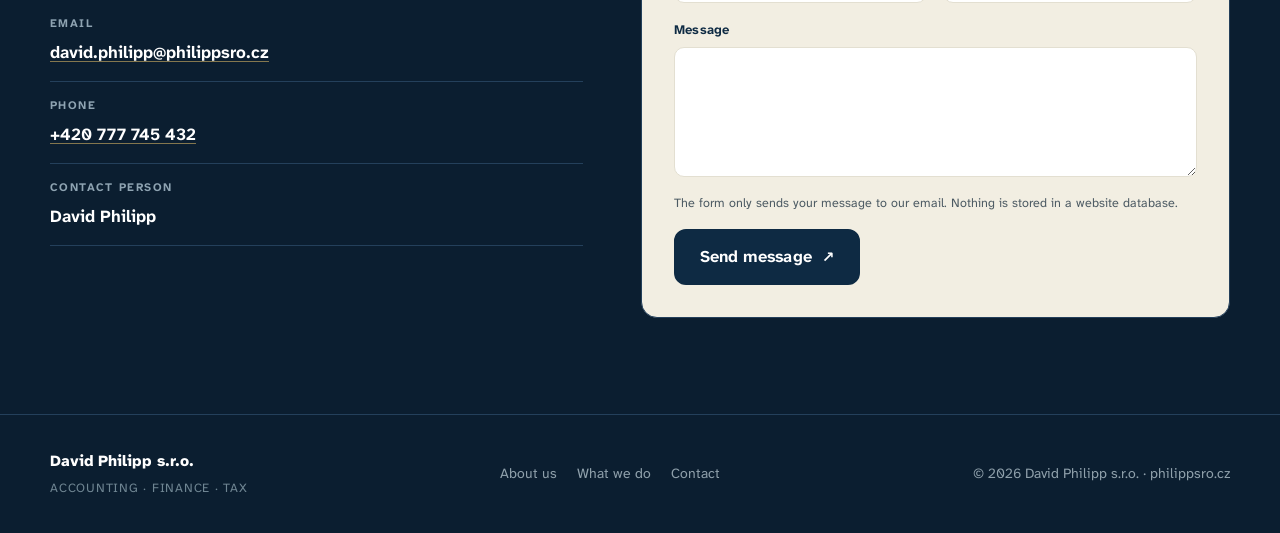
==== commit 7bbd7a28: "Apply approved Czech service texts exactly" ====
--- a/index.html
+++ b/index.html
@@ -120,10 +120,14 @@
       <article class="card">
         <span class="tag" data-i18n="g2tag">Oblast 02</span>
         <h3 data-i18n="g2">Daně a výkazy</h3>
-        <p data-i18n="g2sum">Přiznání k DPH i dani z příjmu a povinné výkazy včetně Intrastatu, v souladu s legislativou napříč EU.</p>
-        <ul>
-          <li data-i18n="g2b2">DPH a daňová přiznání</li>
-          <li data-i18n="g2b3">Intrastat</li>
+        <p data-i18n="g2sum">Přiznání k daním a povinné výkazy v souladu s legislativou napříč EU.</p>
+        <ul>
+          <li data-i18n="g2b1">Přiznání k DPH</li>
+          <li data-i18n="g2b2">Přiznání k dani z příjmů včetně povinných příloh a zveřejnění ve sbírce listin</li>
+          <li data-i18n="g2b3">Přiznání k dani z nemovitých věcí</li>
+          <li data-i18n="g2b4">Přiznání k dani silniční</li>
+          <li data-i18n="g2b5">Přiznání k dani z hazardních her</li>
+          <li data-i18n="g2b6">Intrastat</li>
         </ul>
       </article>
 
@@ -133,8 +137,9 @@
         <p data-i18n="g3sum">Finanční analýzy, plánování a pomoc s optimalizací nákladů a ziskovosti – v případě potřeby i krizový finanční management.</p>
         <ul>
           <li data-i18n="g3b1">Analýzy a plánování</li>
-          <li data-i18n="g3b2">Optimalizace nákladů</li>
-          <li data-i18n="g3b3">Krizový management</li>
+          <li data-i18n="g3b2">Kompletní finanční management</li>
+          <li data-i18n="g3b3">Optimalizace nákladů</li>
+          <li data-i18n="g3b4">Krizový management</li>
         </ul>
       </article>
 
@@ -154,9 +159,53 @@
         <h3 data-i18n="g5">Administrativa a zastupování</h3>
         <p data-i18n="g5sum">Zastupujeme vás před úřady, připravujeme podklady pro banky a leasingové společnosti a zajišťujeme administrativní správu nemovitostí.</p>
         <ul>
-          <li data-i18n="g5b1">Jednání s úřady</li>
-          <li data-i18n="g5b2">Podklady pro banky</li>
-          <li data-i18n="g5b3">Správa nemovitostí</li>
+          <li data-i18n="g5b1">Jednání s úřady, přejímání úředních dokumentů a zasílání úředních dokumentů</li>
+          <li data-i18n="g5b2">Podklady pro bankovní úvěry</li>
+          <li data-i18n="g5b3">Výkazy pro banky dle požadavků bankovního ústavu</li>
+          <li data-i18n="g5b4">Podklady pro leasingové společnosti při žádosti o leasing</li>
+          <li data-i18n="g5b5">Administrativní správa nemovitostí</li>
+        </ul>
+      </article>
+
+      <article class="card">
+        <span class="tag" data-i18n="g6tag">Oblast 06</span>
+        <h3 data-i18n="g6">Založení společnosti plánující růst</h3>
+        <p data-i18n="g6sum">Pro nově založené společnosti plánující růst, u kterých je externí účetnictví pouze prvotním stádiem.</p>
+        <ul>
+          <li data-i18n="g6b1">Vypracování metodiky účetnictví</li>
+          <li data-i18n="g6b2">Vypracování vnitropodnikové směrnice o oběhu a zpracování účetních dokladů</li>
+          <li data-i18n="g6b3">Zavedení účetního systému s důrazem na maximální automatizaci účetních procesů</li>
+          <li data-i18n="g6b4">Vypracování a zavedení kontrolních mechanismů</li>
+          <li data-i18n="g6b5">Pomoc při zřízení a vybudování interního účetního oddělení a jeho struktury</li>
+          <li data-i18n="g6b6">Vedení účetnictví a finanční management až do předání internímu účetnímu oddělení</li>
+        </ul>
+      </article>
+
+      <article class="card">
+        <span class="tag" data-i18n="g7tag">Oblast 07</span>
+        <h3 data-i18n="g7">Služby pro zahraniční společnosti registrované k DPH na území České republiky</h3>
+        <p data-i18n="g7sum">Pro zahraniční společnosti registrované na základě zákona o DPH k dani na území České republiky poskytujeme následující služby.</p>
+        <ul>
+          <li data-i18n="g7b1">Registrace k DPH</li>
+          <li data-i18n="g7b2">Zpracování a odeslání přiznání k DPH, kontrolního hlášení a souhrnného hlášení</li>
+          <li data-i18n="g7b3">Kompletní zastupování před Finančním úřadem ve vztahu k DPH včetně kontrol ze strany Finančního úřadu</li>
+          <li data-i18n="g7b4">Služby zmocněnce pro doručování podle § 96 odst. 3 a § 98b zákona o DPH prostřednictvím datové schránky</li>
+          <li data-i18n="g7b5">Zrušení registrace k DPH</li>
+        </ul>
+      </article>
+
+      <article class="card">
+        <span class="tag" data-i18n="g8tag">Oblast 08</span>
+        <h3 data-i18n="g8">Služby pro zahraniční společnosti registrované k DPH na území Slovenska</h3>
+        <p data-i18n="g8sum">Pro zahraniční společnosti registrované na základě zákona o DPH k dani na území Slovenska poskytujeme následující služby.</p>
+        <ul>
+          <li data-i18n="g8b1">Služby zmocněnce na základě plné moci</li>
+          <li data-i18n="g8b2">Registrace k DPH</li>
+          <li data-i18n="g8b3">Zpracování a odeslání přiznání k DPH, kontrolního hlášení a souhrnného hlášení</li>
+          <li data-i18n="g8b4">Kompletní zastupování před Finančním úřadem ve vztahu k DPH včetně kontrol ze strany Daňového úřadu</li>
+          <li data-i18n="g8b5">Přijímání a zasílání veškeré korespondence prostřednictvím Daňového portálu Daňové správy</li>
+          <li data-i18n="g8b6">Kontrola osobního daňového účtu</li>
+          <li data-i18n="g8b7">Zrušení registrace k DPH</li>
         </ul>
       </article>
     </div>
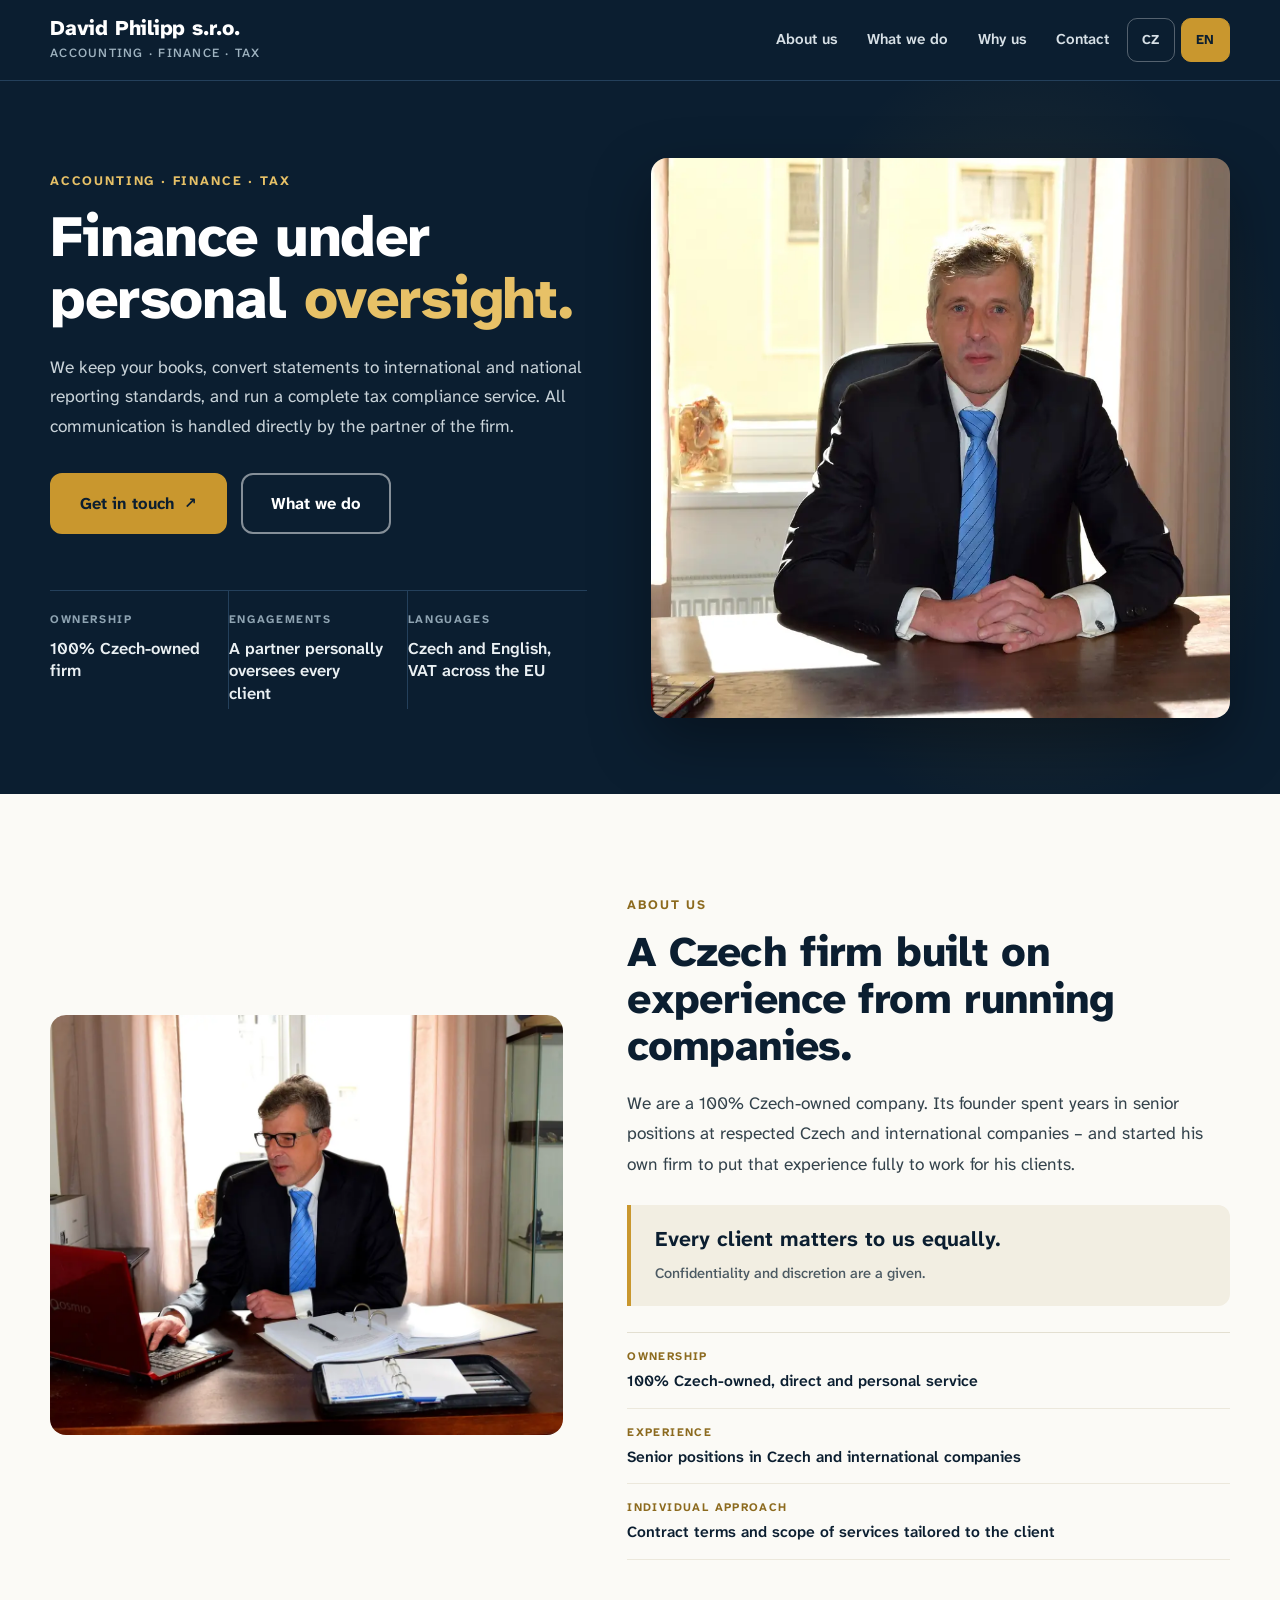
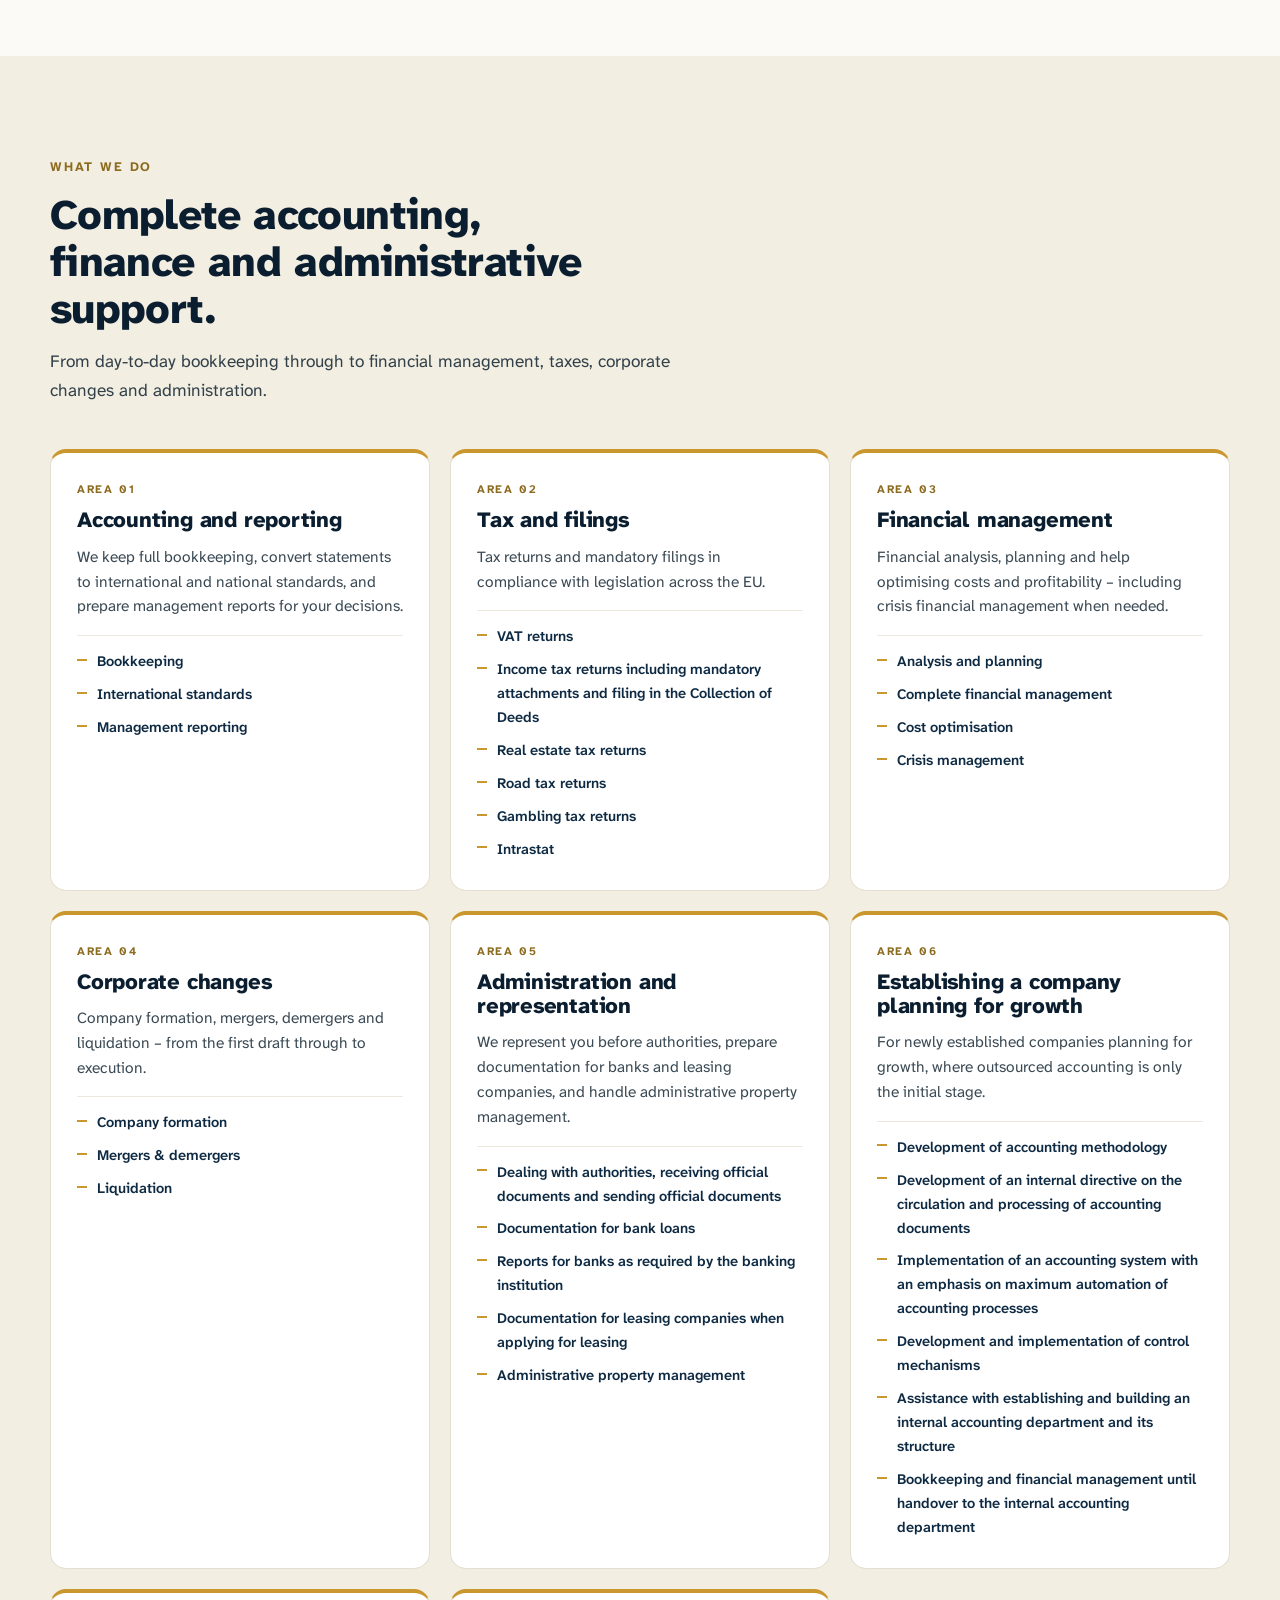
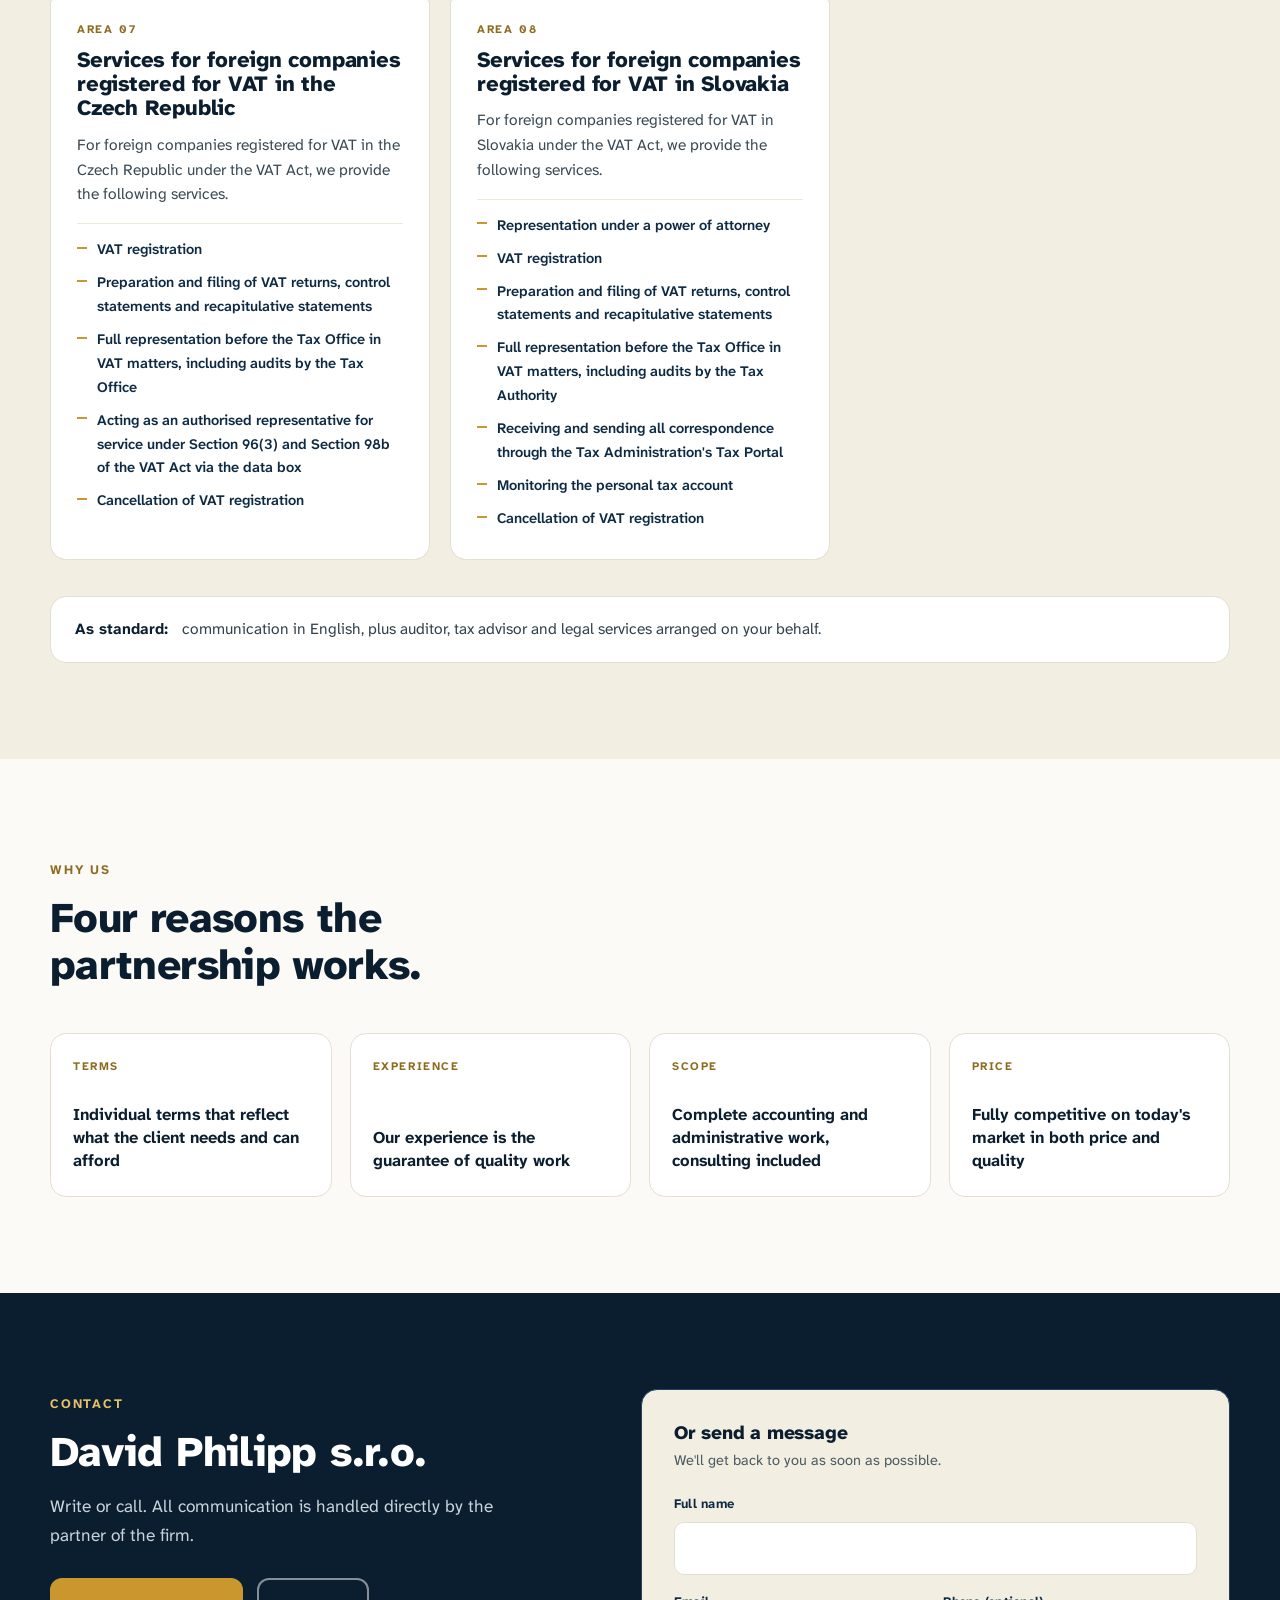
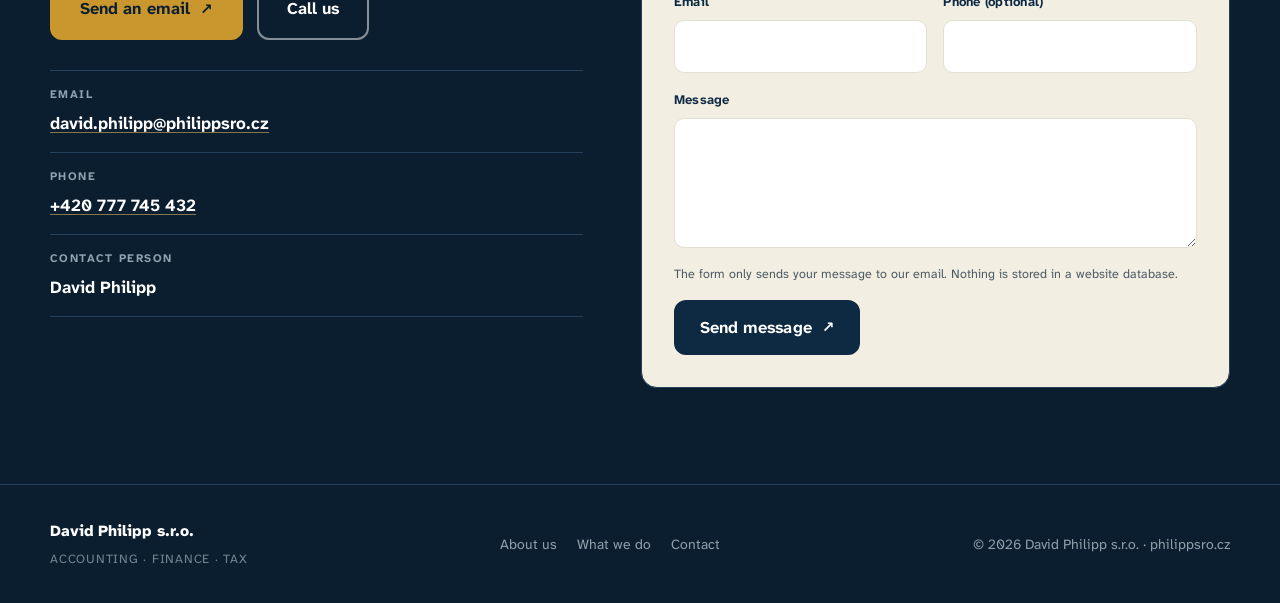
==== commit d08ab412: "Update English service texts to match Czech version" ====
--- a/index.html
+++ b/index.html
@@ -301,6 +301,6 @@
   </div>
 </footer>
 
-<script src="assets/js/main.js" defer></script>
+<script src="assets/js/main.js?v=20260927-en1" defer></script>
 </body>
 </html>
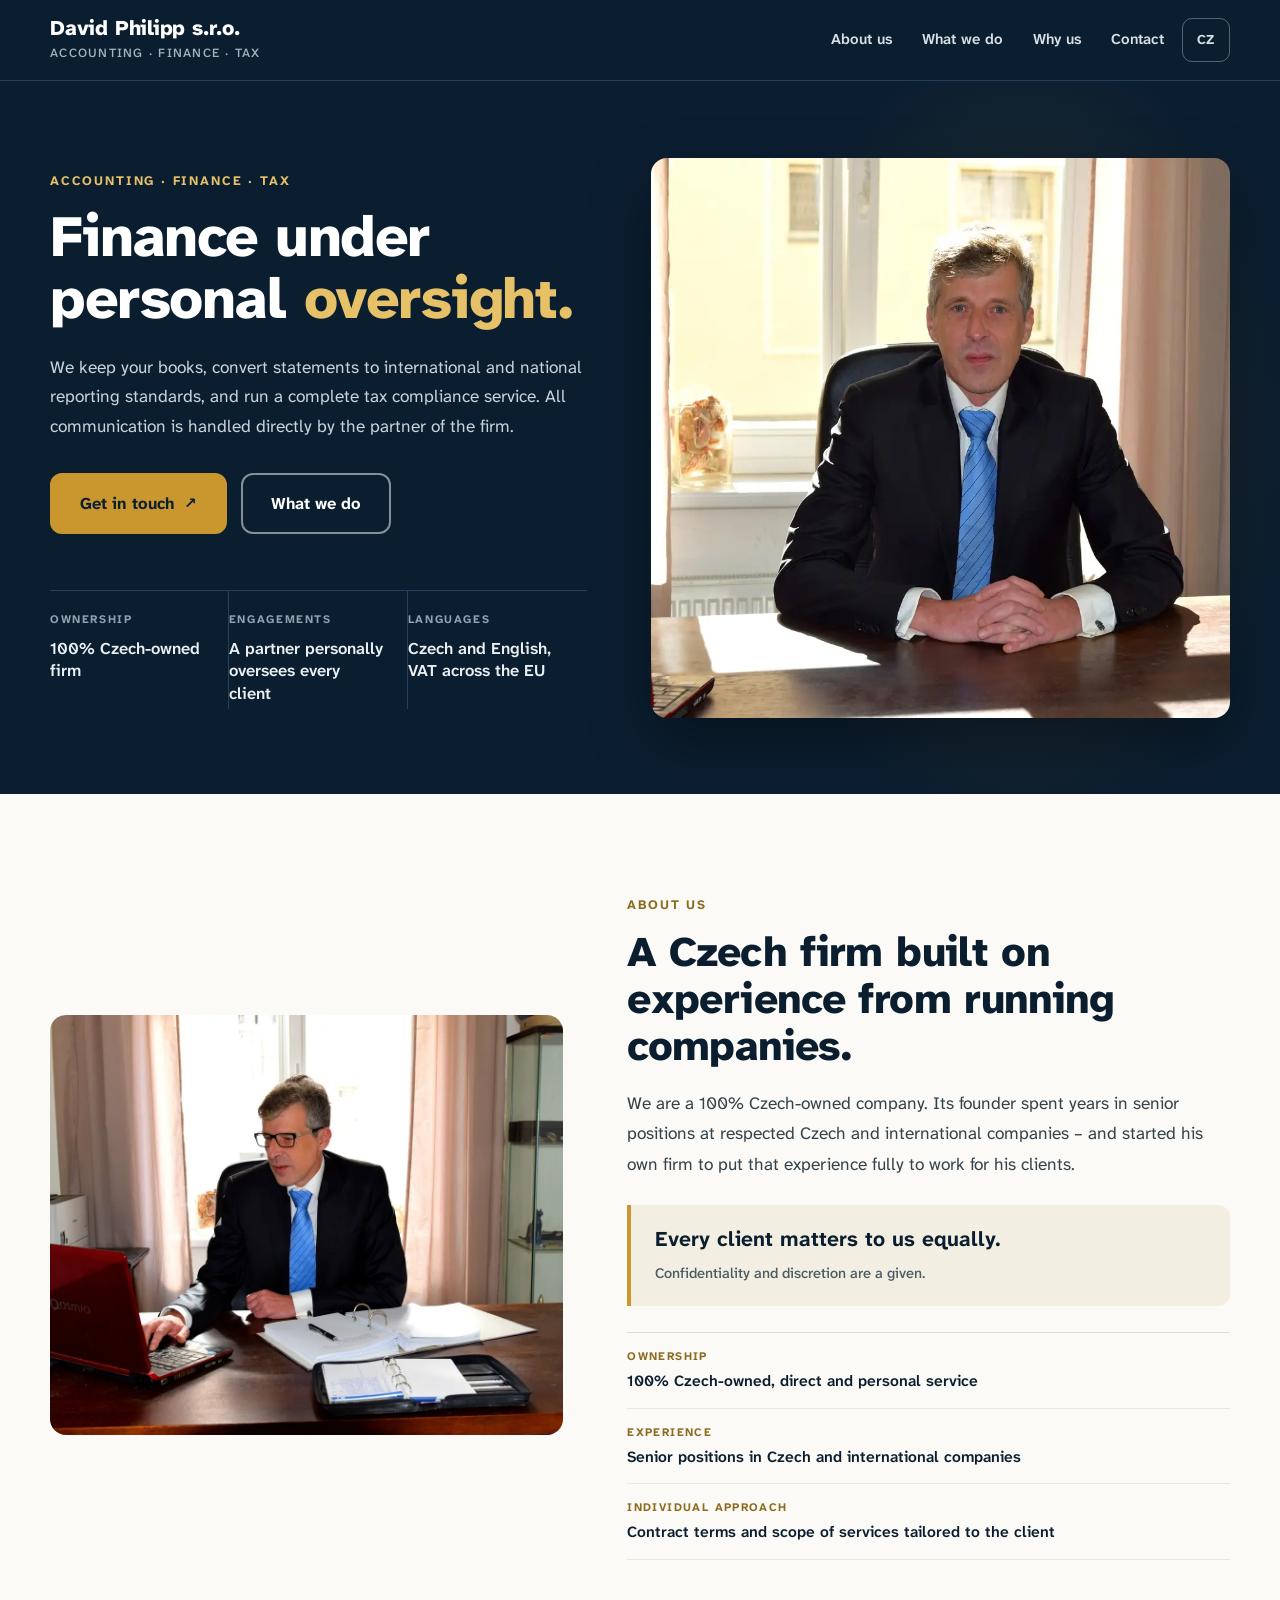
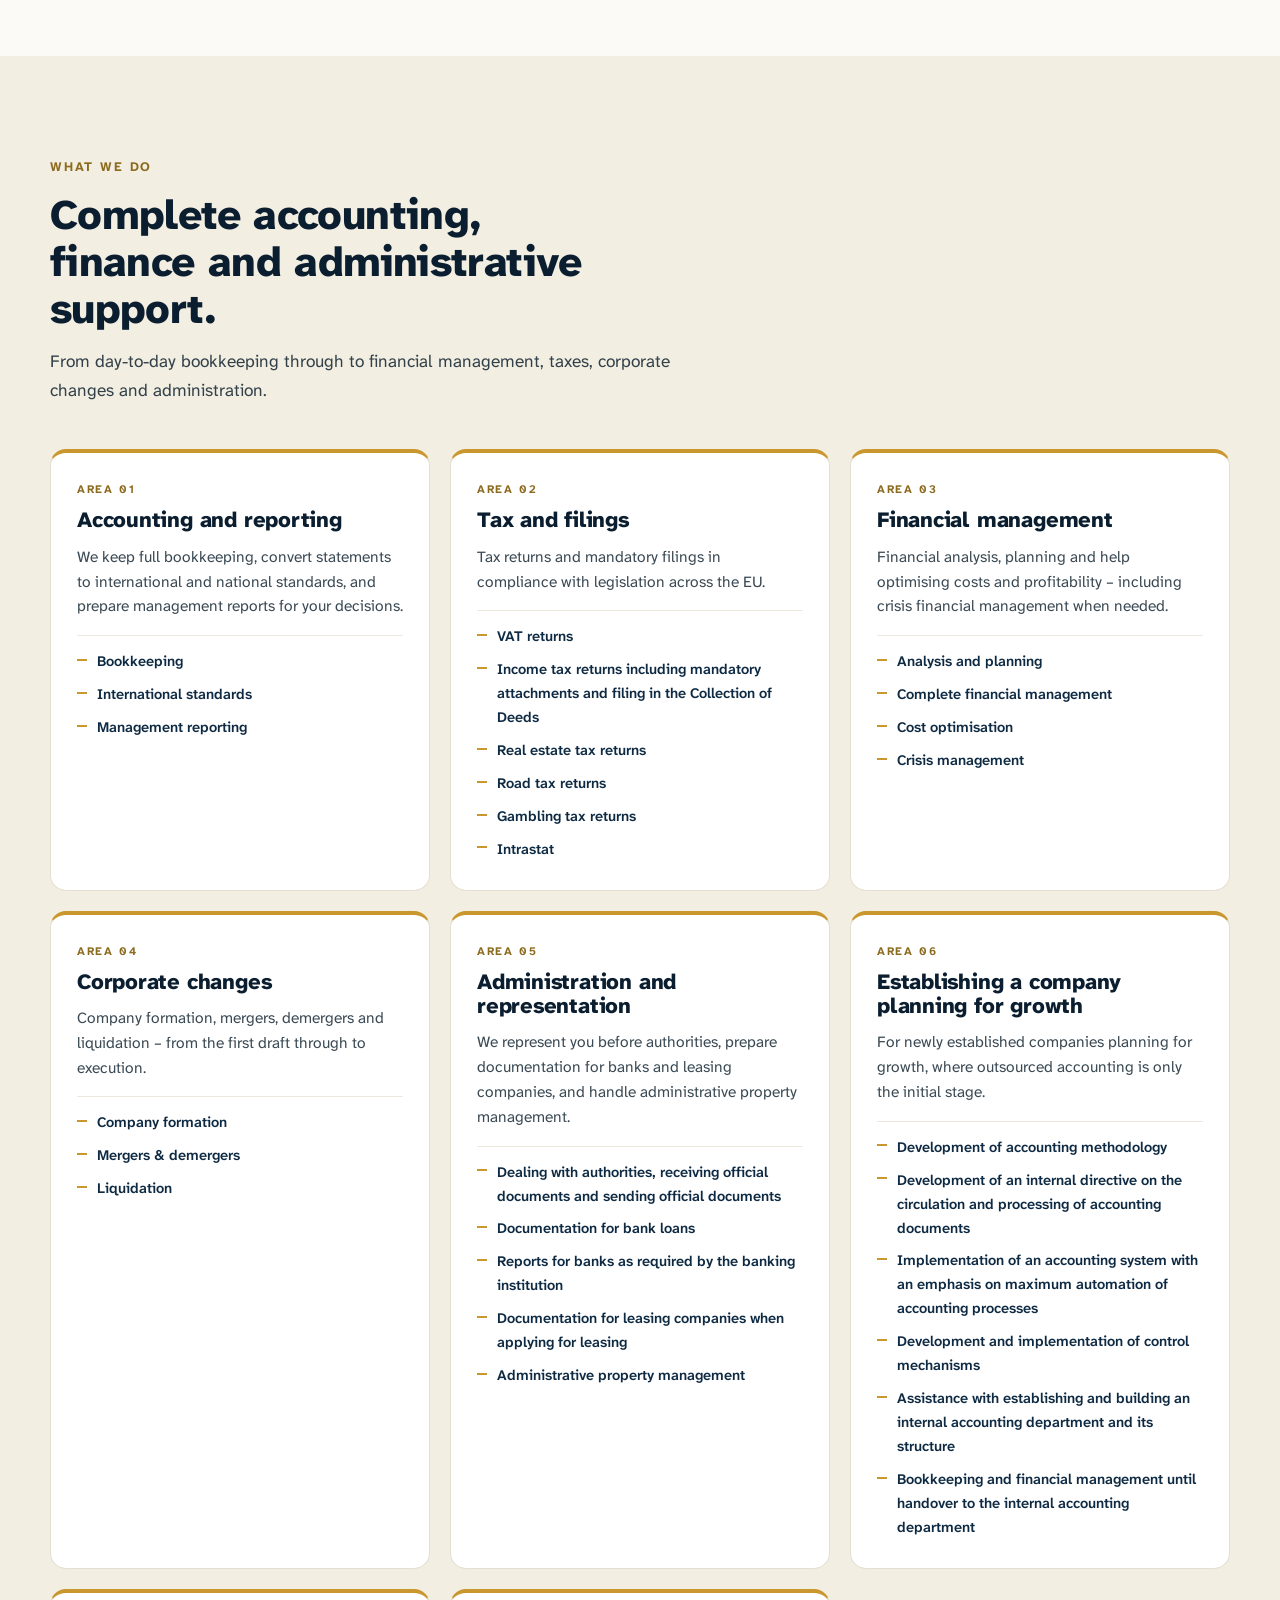
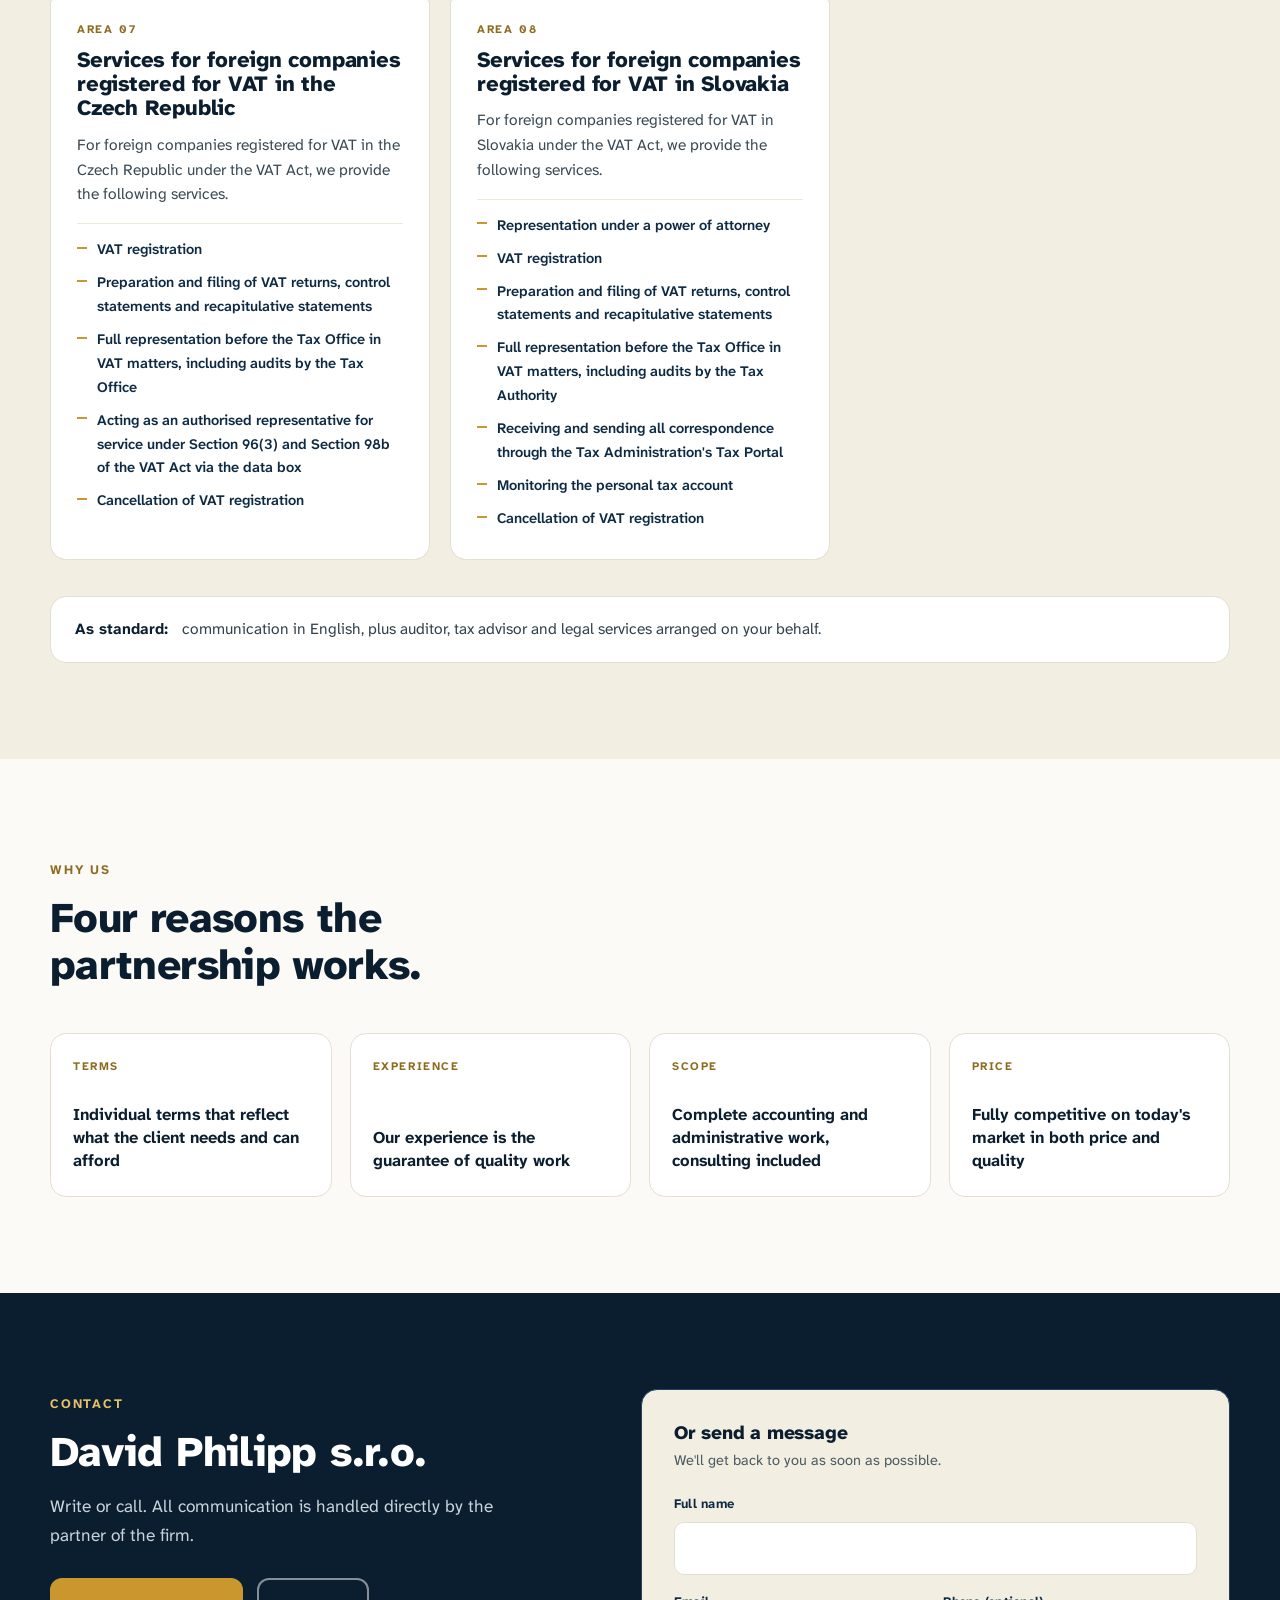
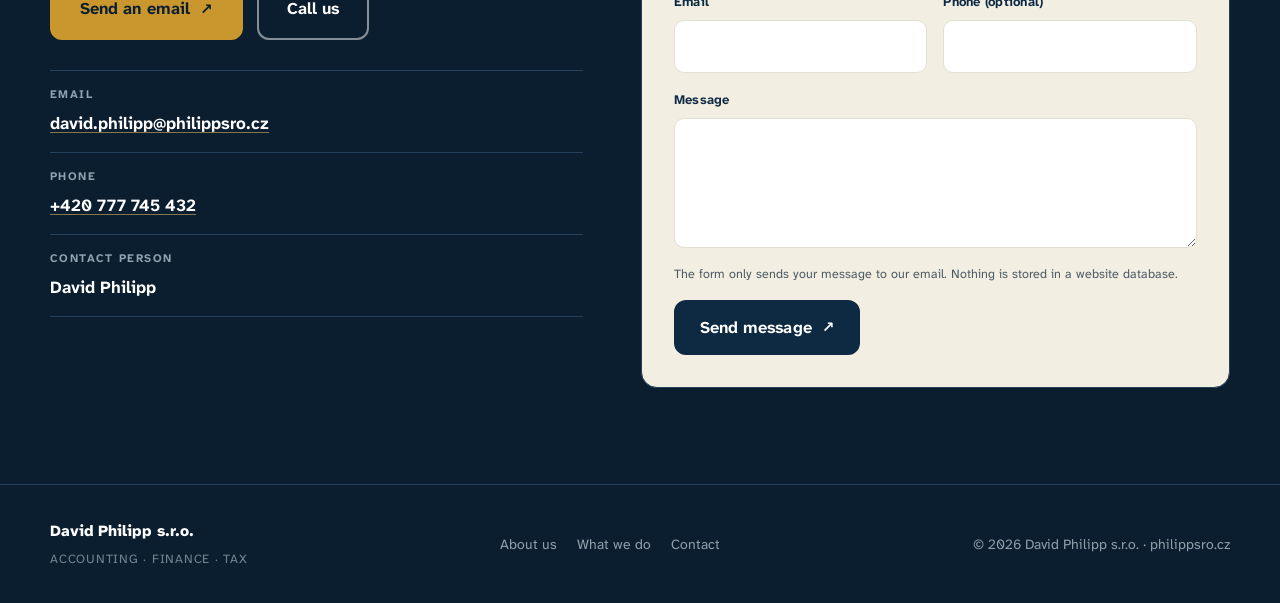
==== commit 38954a59: "Hide English language switch" ====
--- a/index.html
+++ b/index.html
@@ -43,7 +43,6 @@
       </nav>
       <div class="langs" role="group" aria-label="Jazyk / Language">
         <button class="lang" type="button" data-lang="cs" aria-pressed="true" data-i18n="langCs" aria-label="Přepnout na češtinu">CZ</button>
-        <button class="lang" type="button" data-lang="en" aria-pressed="false" data-i18n="langEn" aria-label="Switch to English">EN</button>
       </div>
       <button class="burger" id="burger" type="button" aria-expanded="false" aria-controls="nav" aria-label="Menu" data-i18n-aria="menuAria">
         <span></span><span></span><span></span>
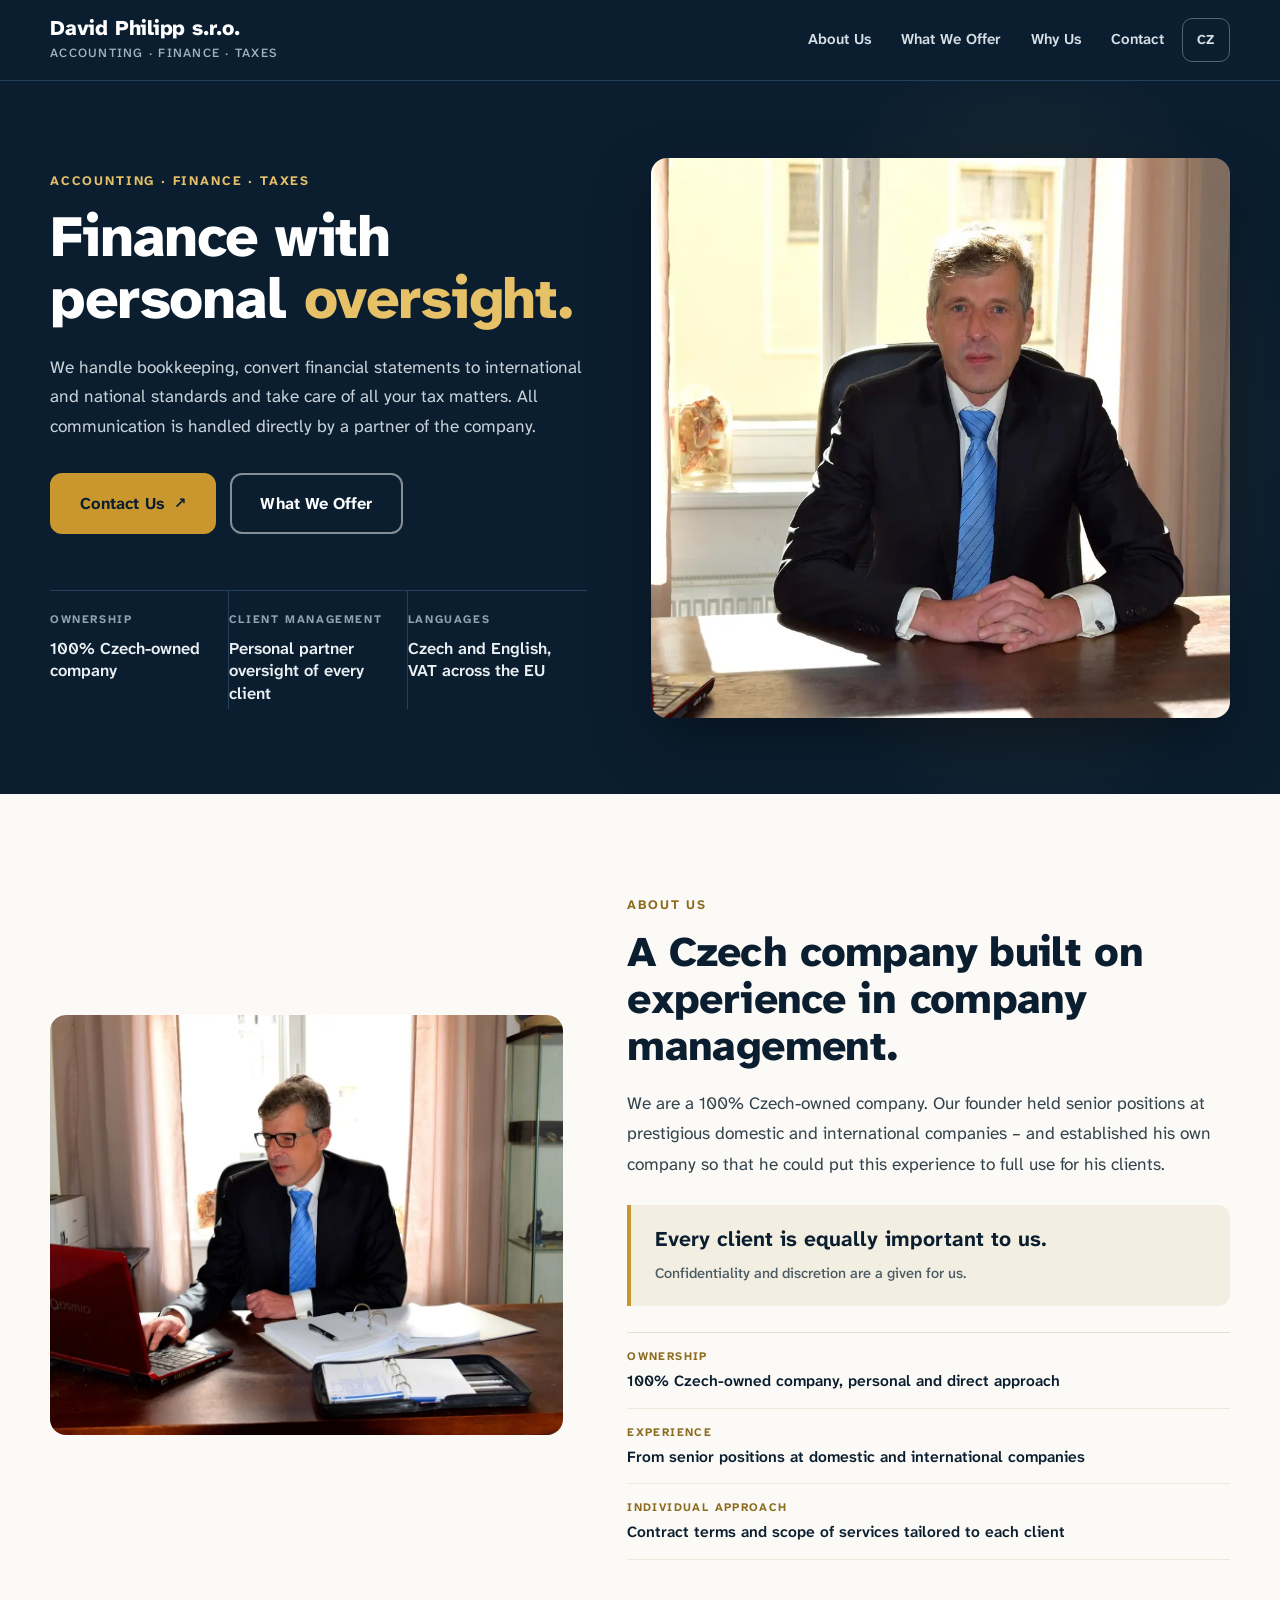
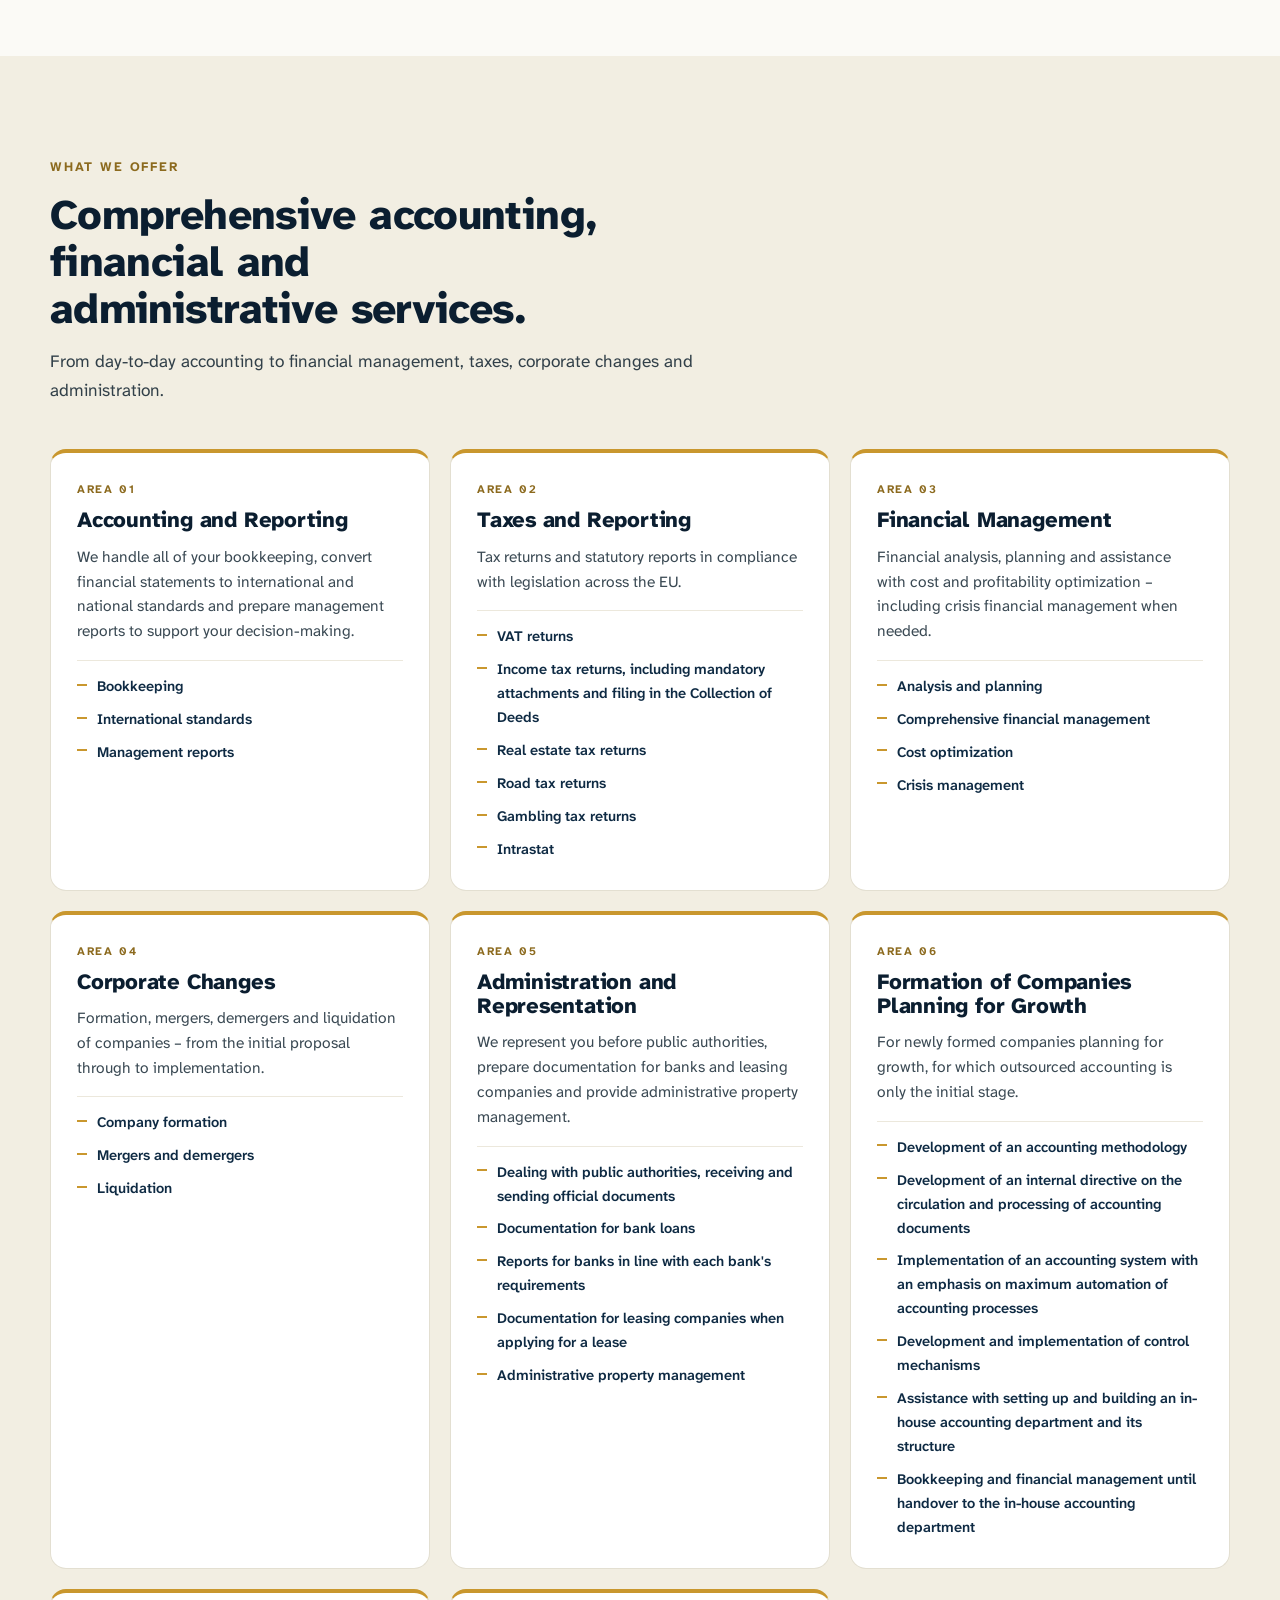
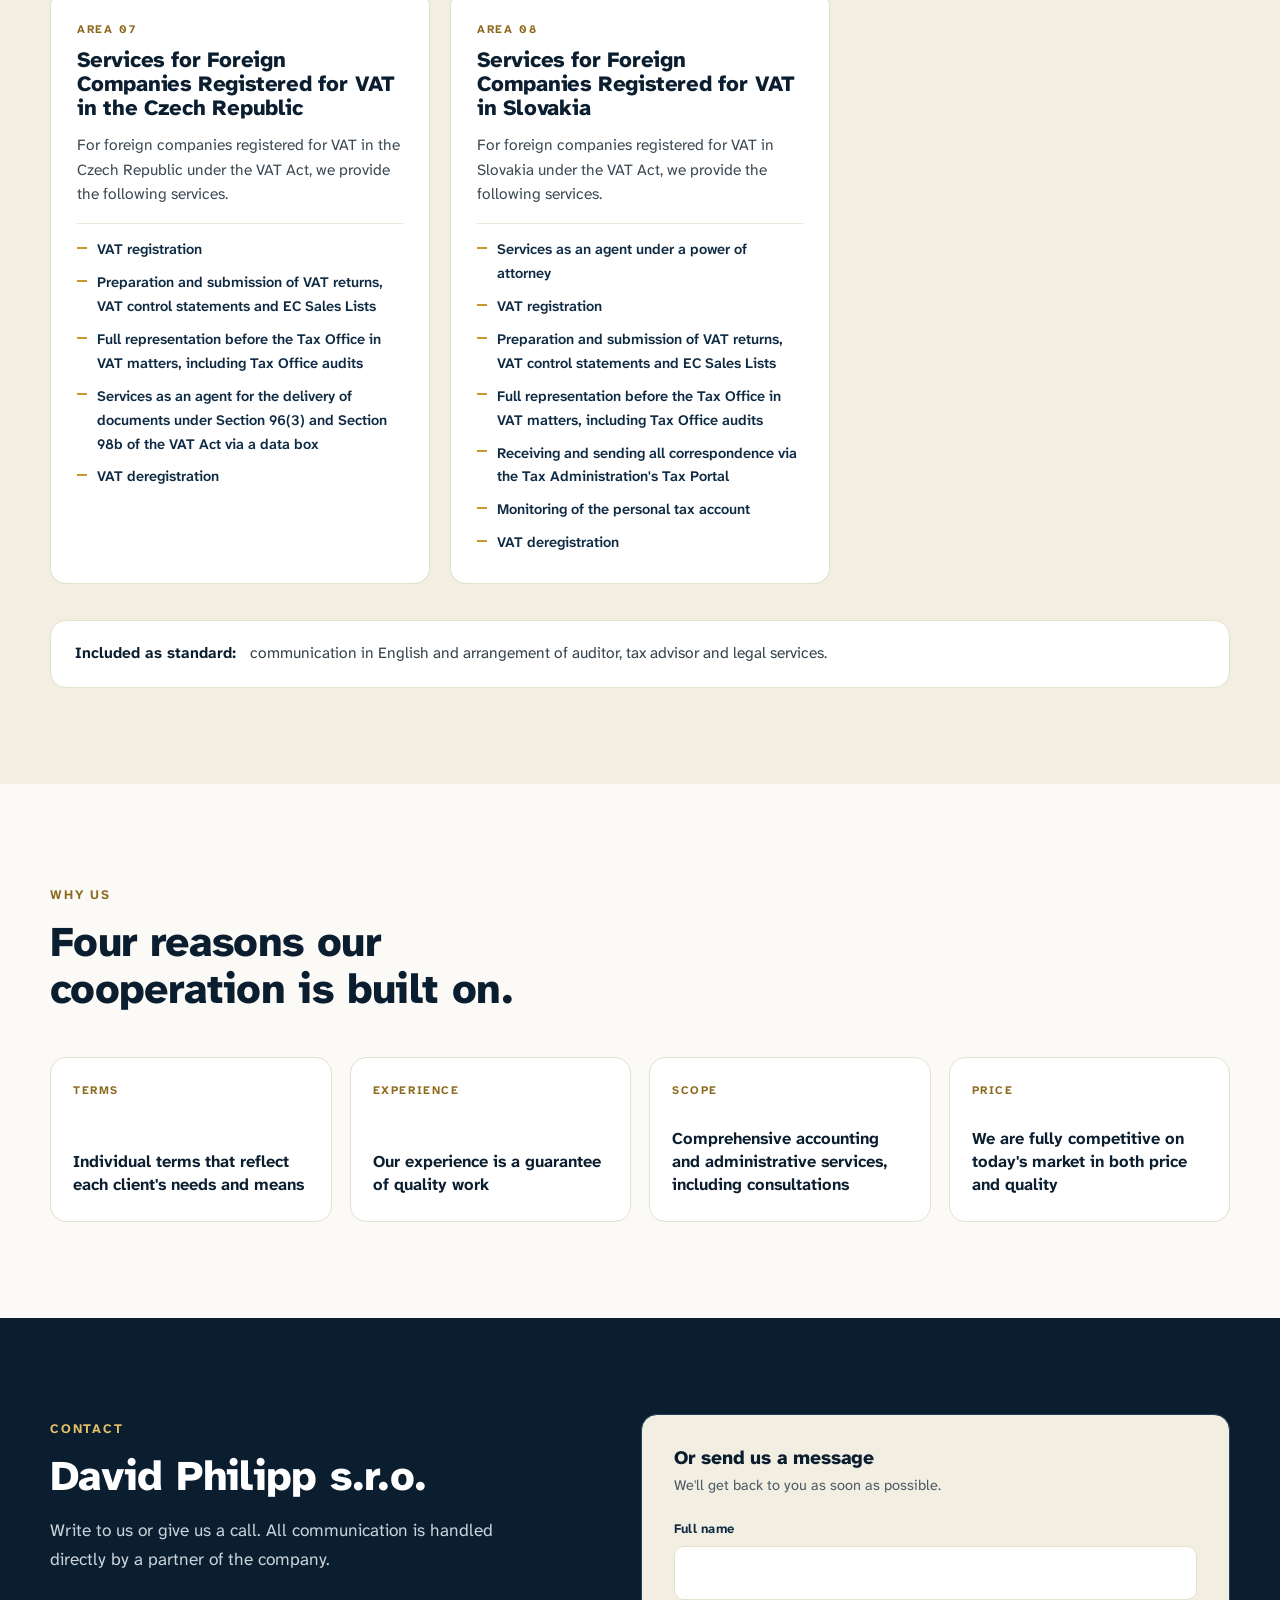
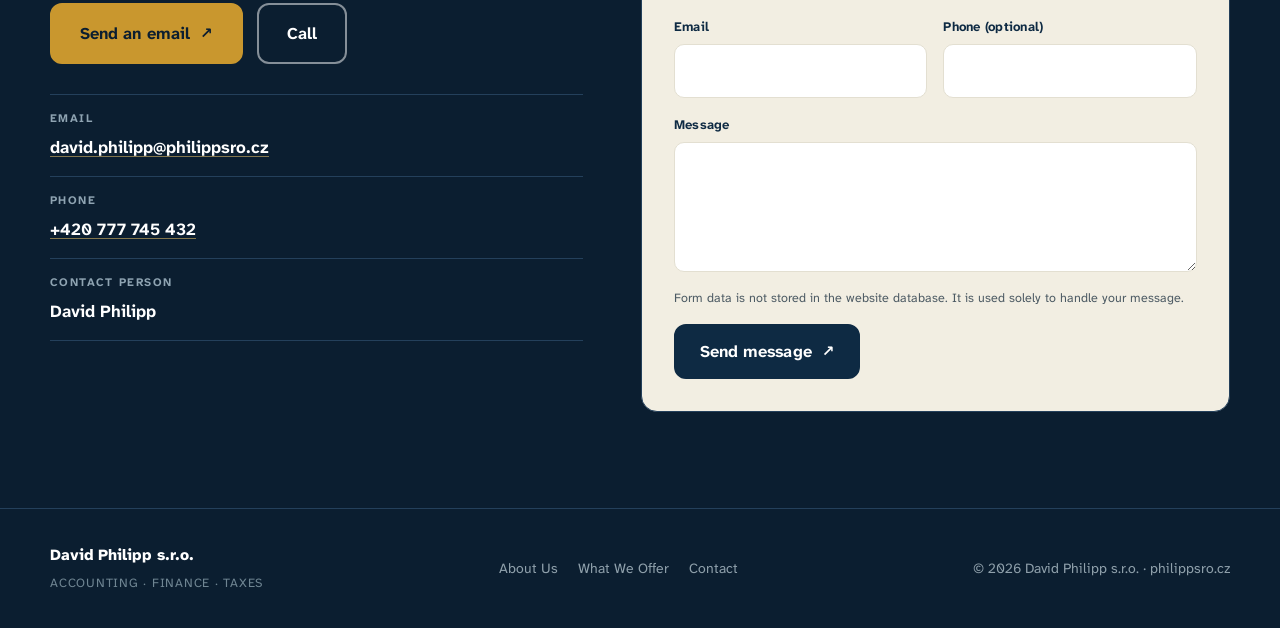
==== commit 344113af: "Replace English website copy with approved translation" ====
--- a/index.html
+++ b/index.html
@@ -269,7 +269,7 @@
           <textarea id="f-msg" name="message" minlength="5" maxlength="5000" required></textarea>
         </div>
         <div class="hp" aria-hidden="true">
-          <label for="f-web">Webová stránka</label>
+          <label for="f-web" data-i18n="fWebsite">Webová stránka</label>
           <input id="f-web" name="website" tabindex="-1" autocomplete="off">
         </div>
         <p class="form-note" data-i18n="fNote">Údaje z formuláře se neukládají do databáze webu. Slouží pouze k vyřízení vaší zprávy.</p>
@@ -300,6 +300,6 @@
   </div>
 </footer>
 
-<script src="assets/js/main.js?v=20260927-en1" defer></script>
+<script src="assets/js/main.js?v=20261022-en2" defer></script>
 </body>
 </html>
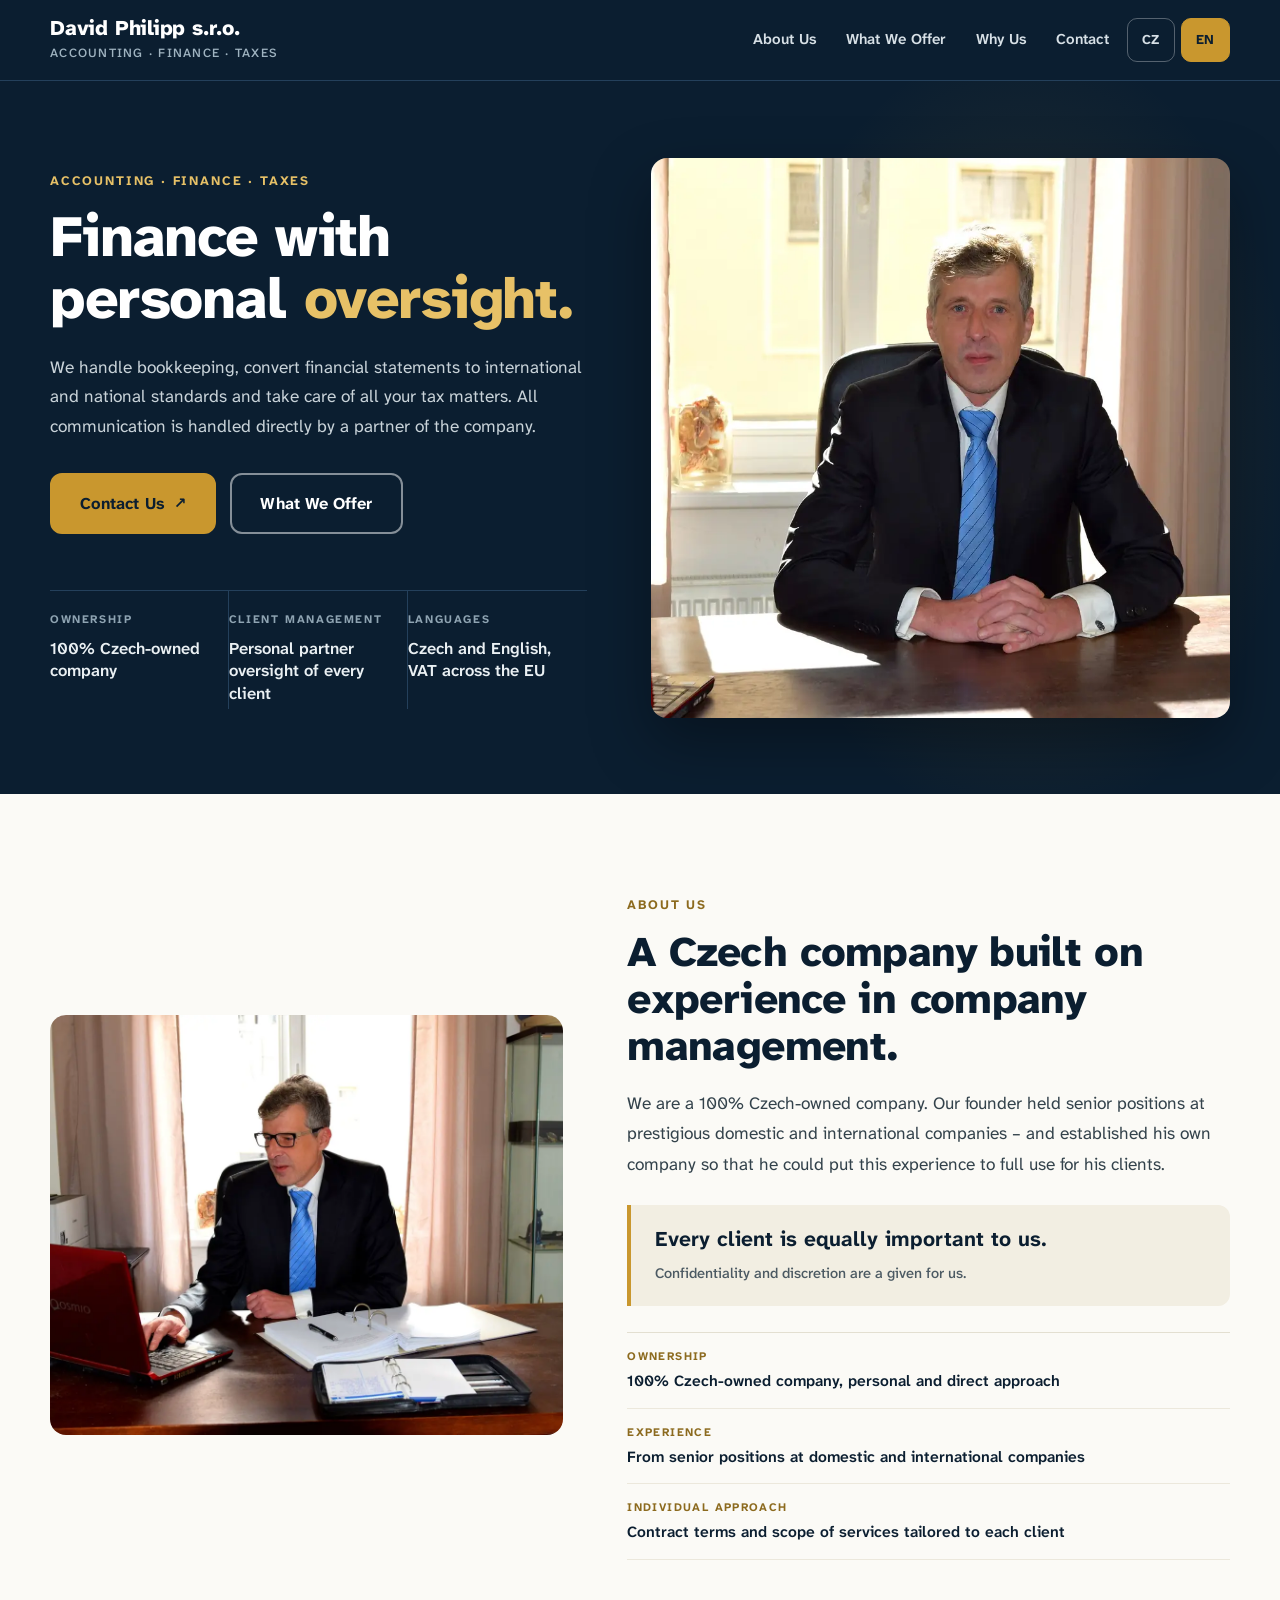
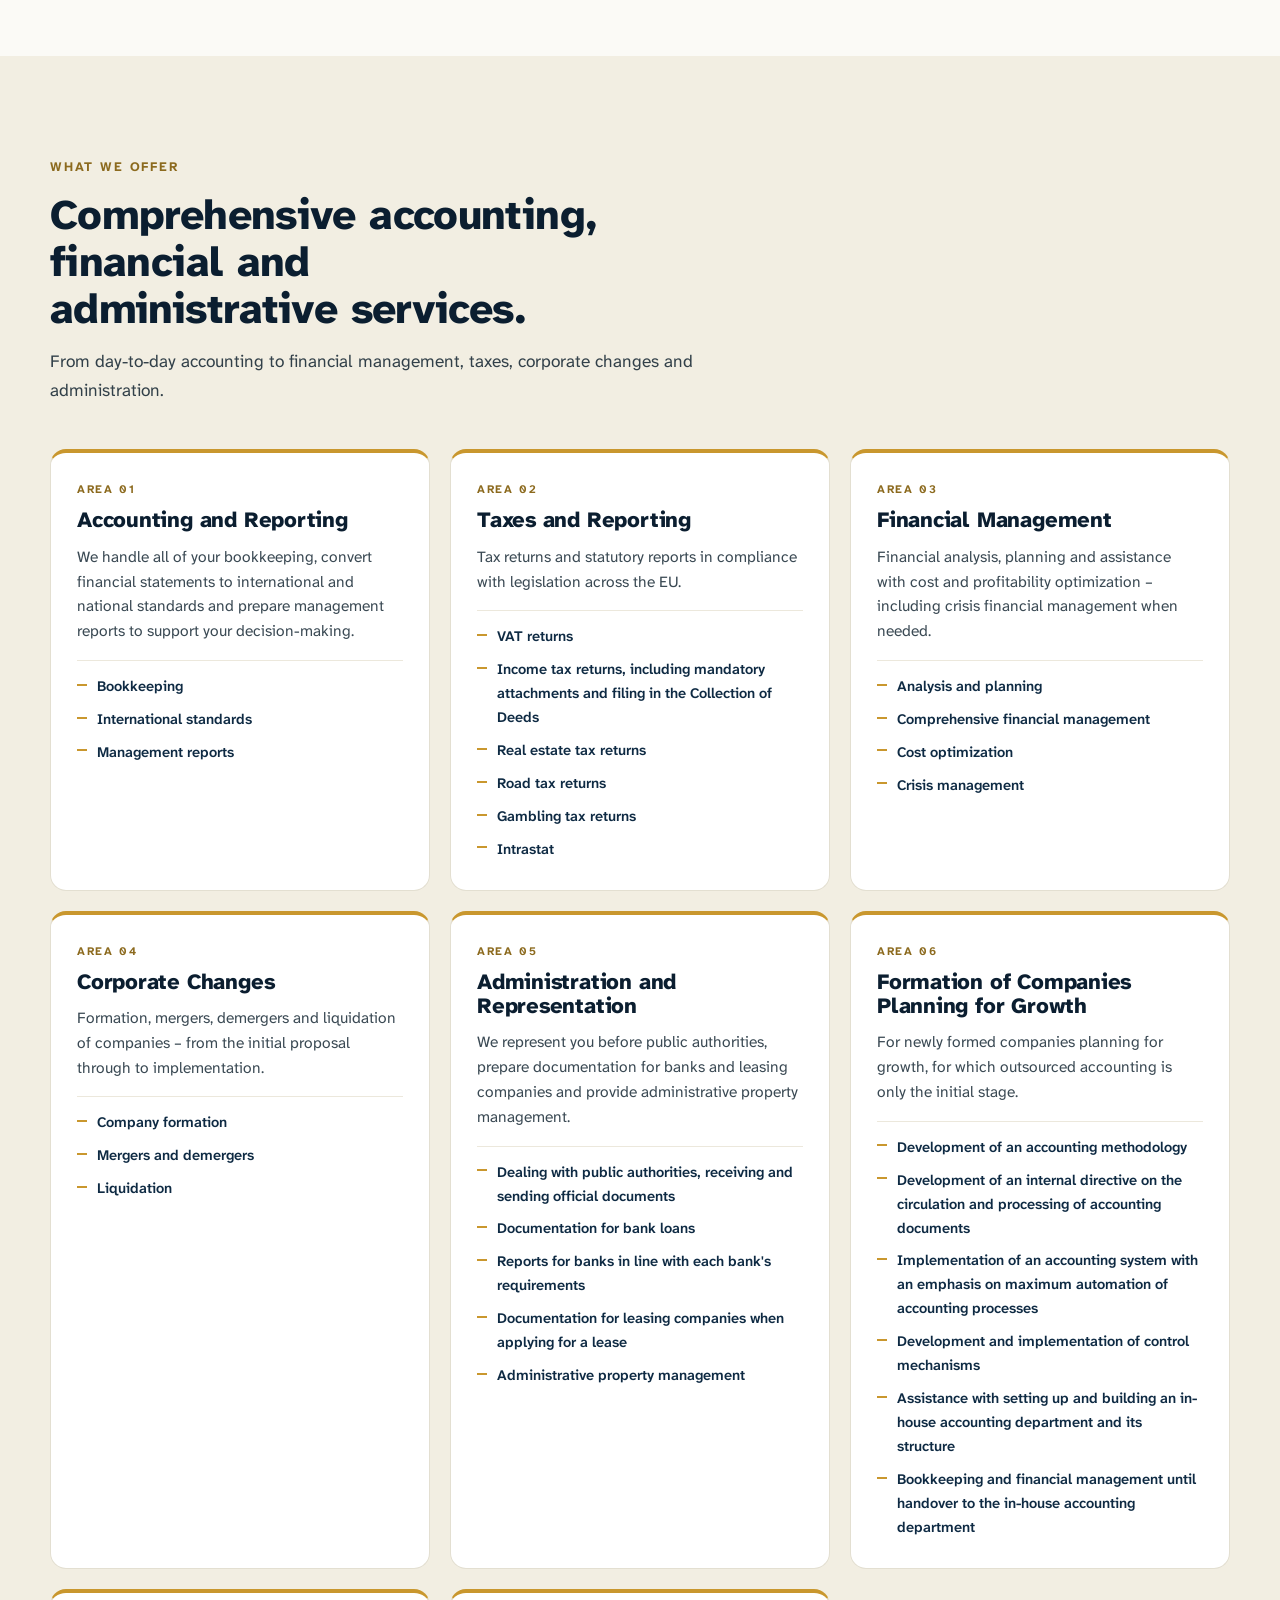
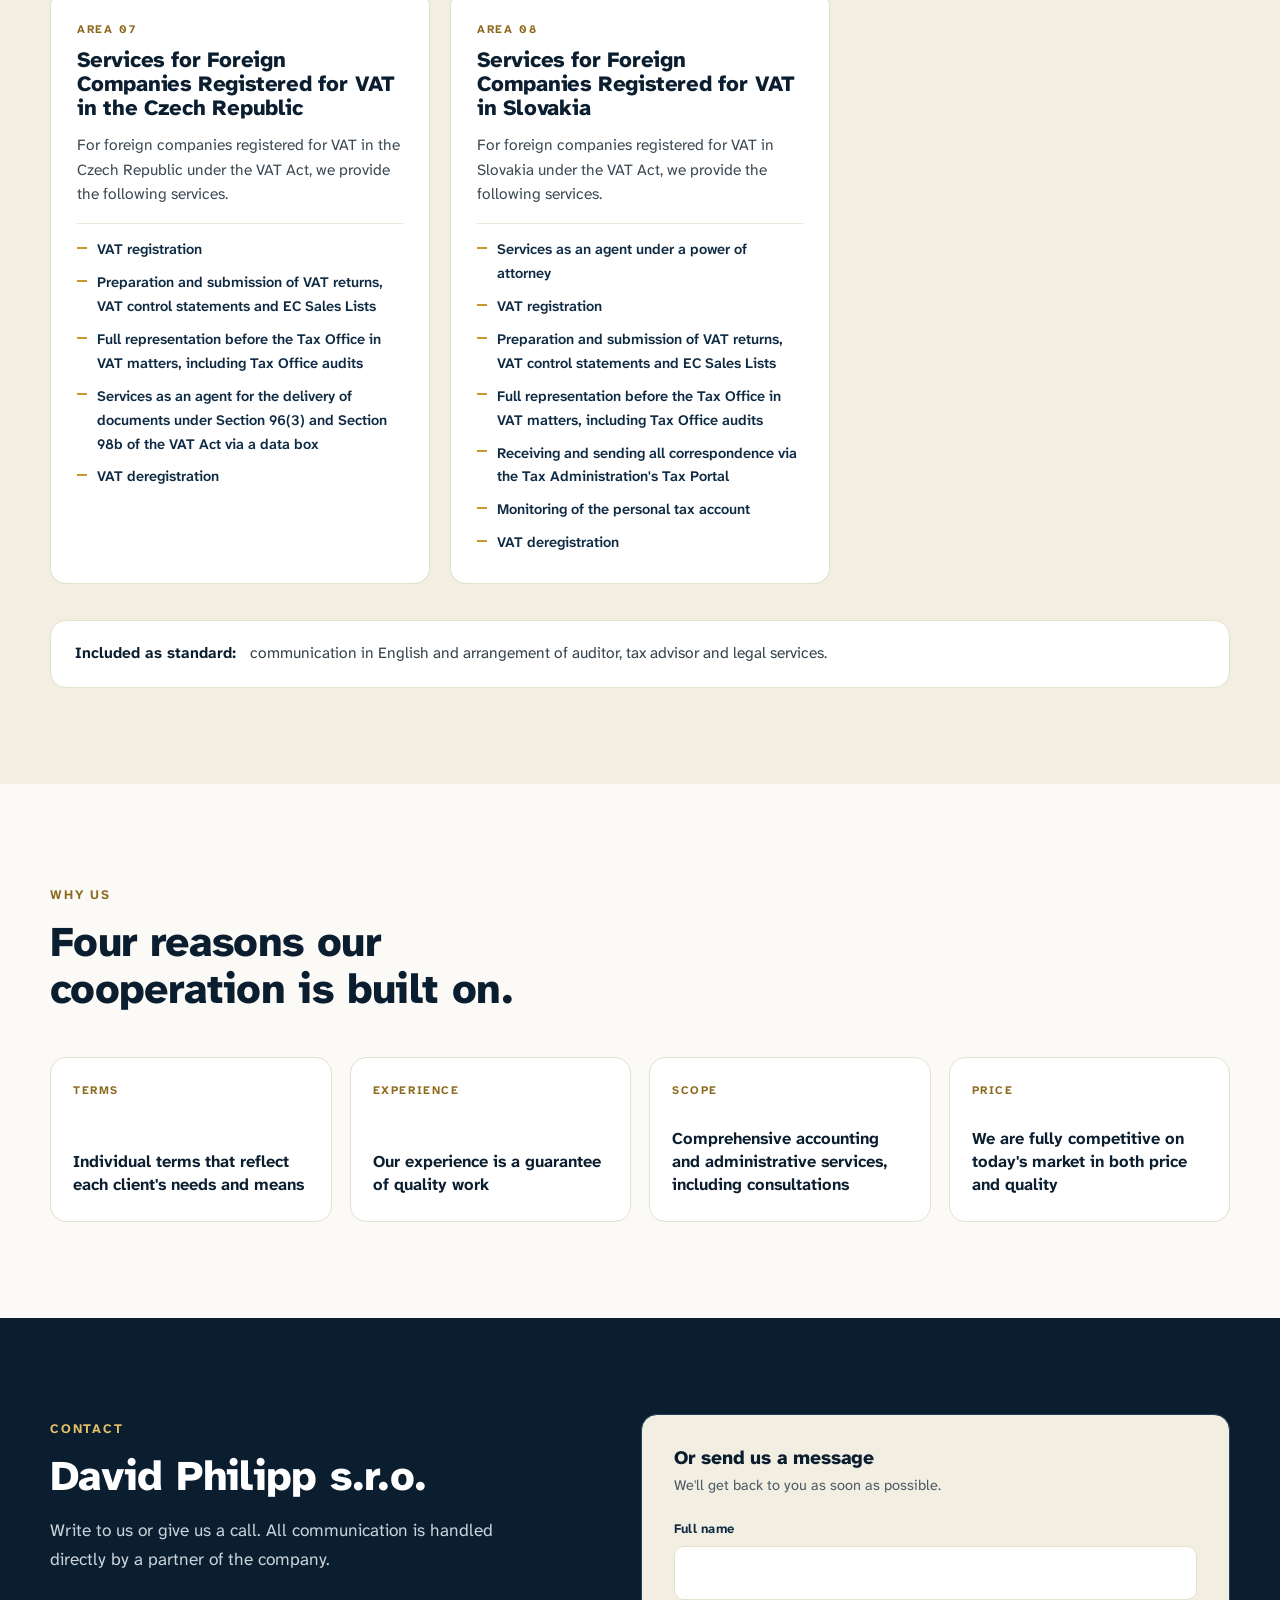
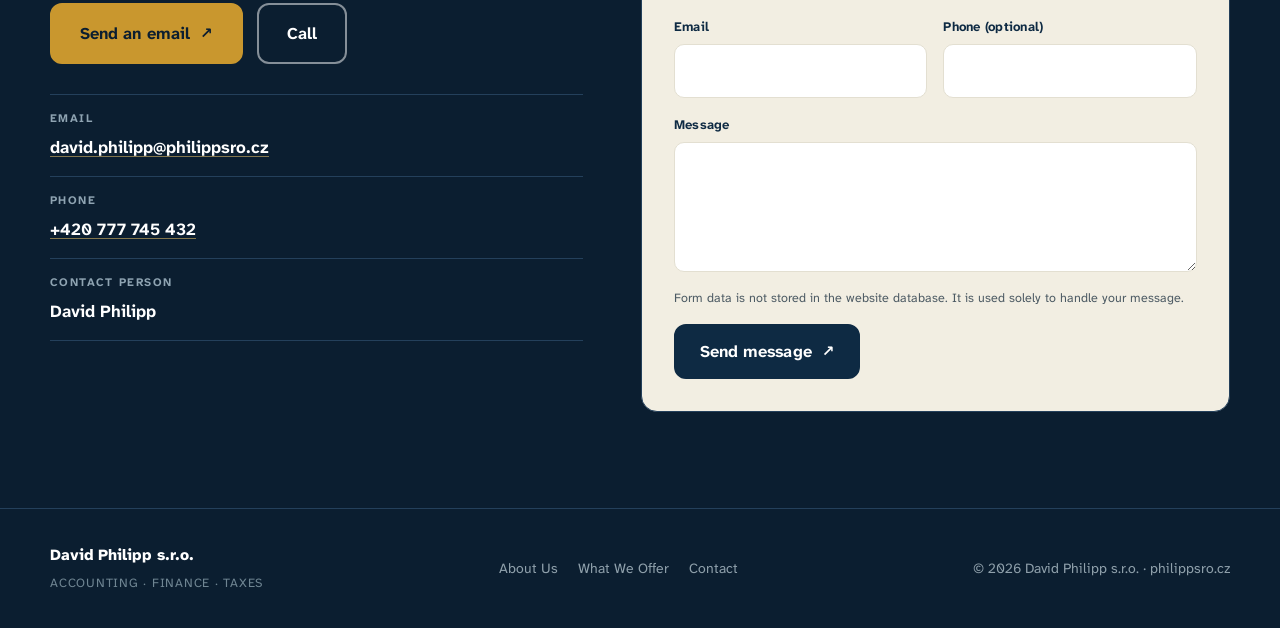
==== commit db1c9e0c: "Restore English language switch for review" ====
--- a/index.html
+++ b/index.html
@@ -43,6 +43,7 @@
       </nav>
       <div class="langs" role="group" aria-label="Jazyk / Language">
         <button class="lang" type="button" data-lang="cs" aria-pressed="true" data-i18n="langCs" aria-label="Přepnout na češtinu">CZ</button>
+        <button class="lang" type="button" data-lang="en" aria-pressed="false" data-i18n="langEn" aria-label="Switch to English">EN</button>
       </div>
       <button class="burger" id="burger" type="button" aria-expanded="false" aria-controls="nav" aria-label="Menu" data-i18n-aria="menuAria">
         <span></span><span></span><span></span>
